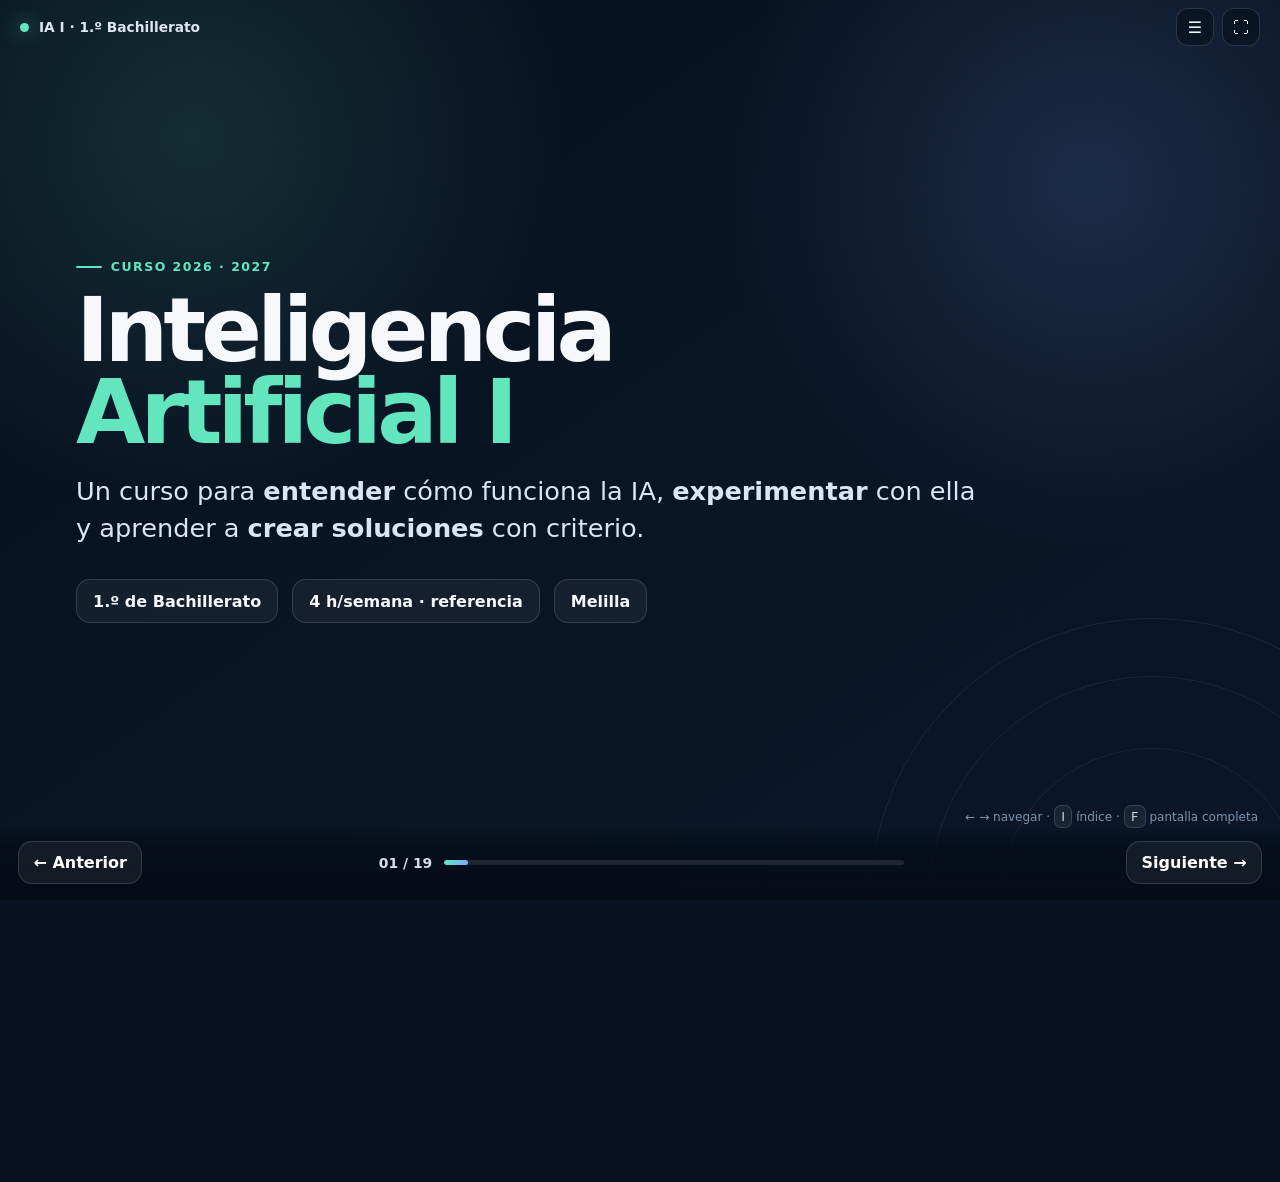
==== index.html @ d2819545 "bienvenida" ====
<!DOCTYPE html>

<html lang="es">
<head>
<meta charset="utf-8"/>
<meta content="width=device-width, initial-scale=1, viewport-fit=cover" name="viewport"/>
<meta content="#07111f" name="theme-color"/>
<title>Inteligencia Artificial I · Presentación del curso 2026–2027</title>
<style>
    :root{
      --bg:#07111f;
      --bg-2:#0b1729;
      --panel:rgba(255,255,255,.075);
      --panel-strong:rgba(255,255,255,.12);
      --line:rgba(255,255,255,.14);
      --text:#f6f8fc;
      --muted:#aebcd1;
      --accent:#63e6be;
      --accent-2:#7aa8ff;
      --warm:#ffcf70;
      --danger:#ff8d92;
      --shadow:0 24px 70px rgba(0,0,0,.32);
      --radius:24px;
      --max:1180px;
    }
    *{box-sizing:border-box}
    html,body{height:100%;margin:0;background:var(--bg);color:var(--text);font-family:Inter,ui-sans-serif,system-ui,-apple-system,BlinkMacSystemFont,"Segoe UI",sans-serif;overflow:hidden}
    body{background:
      radial-gradient(circle at 15% 15%, rgba(99,230,190,.13), transparent 28%),
      radial-gradient(circle at 85% 20%, rgba(122,168,255,.16), transparent 28%),
      linear-gradient(145deg,var(--bg),var(--bg-2));}
    button{font:inherit}
    a{color:inherit}
    .skip{position:fixed;left:-9999px;top:10px;z-index:50;background:#fff;color:#000;padding:.7rem 1rem;border-radius:10px}
    .skip:focus{left:10px}
    .deck{height:100%;width:100%;position:relative}
    .slides{height:100%;width:100%;position:relative}
    .slide{position:absolute;inset:0;display:grid;place-items:center;padding:72px 72px 96px;opacity:0;transform:translateX(5%);pointer-events:none;transition:opacity .28s ease, transform .38s cubic-bezier(.2,.75,.2,1)}
    .slide.active{opacity:1;transform:translateX(0);pointer-events:auto;z-index:2}
    .slide.prev{transform:translateX(-5%)}
    .content{width:min(100%,var(--max));max-height:calc(100vh - 150px);overflow:auto;scrollbar-width:thin;scrollbar-color:rgba(255,255,255,.2) transparent;padding:4px}
    .eyebrow{display:inline-flex;align-items:center;gap:.55rem;color:var(--accent);text-transform:uppercase;letter-spacing:.12em;font-weight:800;font-size:.78rem;margin-bottom:1rem}
    .eyebrow::before{content:"";width:26px;height:2px;background:currentColor;border-radius:2px}
    h1,h2,h3,p{margin-top:0}
    h1{font-size:clamp(3rem,7vw,6.7rem);line-height:.91;letter-spacing:-.055em;margin-bottom:1.25rem;max-width:1000px}
    h2{font-size:clamp(2rem,4.6vw,4.4rem);line-height:.98;letter-spacing:-.04em;margin-bottom:1.15rem;max-width:1000px}
    h3{font-size:clamp(1.08rem,1.7vw,1.45rem);margin-bottom:.65rem;letter-spacing:-.015em}
    .lead{font-size:clamp(1.15rem,2vw,1.65rem);line-height:1.45;color:#dbe5f3;max-width:900px}
    .muted{color:var(--muted)}
    .accent{color:var(--accent)}
    .accent2{color:var(--accent-2)}
    .warm{color:var(--warm)}
    .grid{display:grid;gap:18px}
    .g2{grid-template-columns:repeat(2,minmax(0,1fr))}
    .g3{grid-template-columns:repeat(3,minmax(0,1fr))}
    .g5{grid-template-columns:repeat(5,minmax(0,1fr))}
    .card{background:linear-gradient(180deg,rgba(255,255,255,.09),rgba(255,255,255,.055));border:1px solid var(--line);border-radius:var(--radius);padding:22px;box-shadow:0 10px 28px rgba(0,0,0,.12);backdrop-filter:blur(12px)}
    .card p:last-child,.card ul:last-child{margin-bottom:0}
    .card .num{font-size:.78rem;letter-spacing:.12em;text-transform:uppercase;color:var(--muted);font-weight:800;margin-bottom:.65rem}
    .icon{width:46px;height:46px;display:grid;place-items:center;border-radius:14px;background:rgba(99,230,190,.12);border:1px solid rgba(99,230,190,.22);margin-bottom:1rem;font-size:1.35rem}
    .pillrow{display:flex;flex-wrap:wrap;gap:10px;margin-top:1.2rem}
    .pill{border:1px solid var(--line);background:rgba(255,255,255,.06);padding:.52rem .78rem;border-radius:999px;color:#dce6f4;font-size:.92rem}
    .hero-meta{display:flex;flex-wrap:wrap;gap:14px;margin-top:2rem}
    .hero-meta .tag{padding:.72rem 1rem;border:1px solid var(--line);border-radius:14px;background:rgba(255,255,255,.05);font-weight:700}
    .orbit{position:absolute;width:44vw;height:44vw;max-width:620px;max-height:620px;border:1px solid rgba(255,255,255,.08);border-radius:50%;right:-12vw;bottom:-22vw;pointer-events:none}
    .orbit::before,.orbit::after{content:"";position:absolute;border:1px solid rgba(255,255,255,.07);border-radius:50%;inset:10%}.orbit::after{inset:23%}
    .statement{font-size:clamp(2.2rem,5.2vw,5rem);line-height:1.02;letter-spacing:-.045em;max-width:1050px;margin:0}
    .statement span{color:var(--accent)}
    .flow{display:grid;grid-template-columns:repeat(5,1fr);gap:10px;align-items:stretch;margin-top:2rem}
    .flow .step{position:relative;padding:20px 16px;border-radius:18px;border:1px solid var(--line);background:rgba(255,255,255,.06);min-height:116px}
    .flow .step:not(:last-child)::after{content:"→";position:absolute;right:-12px;top:42%;z-index:2;color:var(--accent);font-weight:900;background:var(--bg-2);border-radius:20px;padding:0 3px}
    .step b{display:block;margin-bottom:.45rem;color:#fff}
    .mini{font-size:.9rem;color:var(--muted);line-height:1.4}
    .timeline{display:grid;gap:14px;margin-top:1.2rem}
    .term{display:grid;grid-template-columns:170px 1fr;gap:22px;align-items:start;padding:18px 20px;border-radius:20px;border:1px solid var(--line);background:rgba(255,255,255,.055)}
    .term .date{font-weight:900;color:var(--accent);font-size:1.05rem}
    .units{display:flex;gap:8px;flex-wrap:wrap;margin-top:.7rem}
    .unit{font-size:.88rem;padding:.45rem .65rem;border-radius:999px;background:rgba(122,168,255,.1);border:1px solid rgba(122,168,255,.25);color:#dfe9ff}
    .quote{border-left:3px solid var(--accent);padding:1rem 1.2rem;background:rgba(99,230,190,.06);border-radius:0 18px 18px 0;font-size:clamp(1.05rem,1.6vw,1.3rem);line-height:1.5;color:#e6edf8}
    ul.clean{list-style:none;padding:0;margin:0;display:grid;gap:10px}
    ul.clean li{display:flex;gap:10px;align-items:flex-start;color:#dbe4f1;line-height:1.45}
    ul.clean li::before{content:"✓";color:var(--accent);font-weight:900;flex:0 0 auto}
    .question{font-size:clamp(1.5rem,3.4vw,3rem);line-height:1.12;letter-spacing:-.025em;margin:0 0 1rem}
    .big-number{font-size:clamp(3rem,7vw,6rem);font-weight:900;line-height:.9;color:var(--accent);letter-spacing:-.06em}
    .footer-note{margin-top:1rem;font-size:.86rem;color:#8fa2bb}
    .topbar{position:fixed;z-index:10;top:0;left:0;right:0;height:54px;display:flex;align-items:center;justify-content:space-between;padding:0 20px;pointer-events:none}
    .brand{display:flex;align-items:center;gap:10px;font-weight:800;font-size:.86rem;color:#dce5f2;pointer-events:auto}
    .brand-dot{width:9px;height:9px;border-radius:50%;background:var(--accent);box-shadow:0 0 20px rgba(99,230,190,.8)}
    .top-actions{display:flex;gap:8px;pointer-events:auto}
    .icon-btn{width:38px;height:38px;border-radius:12px;border:1px solid var(--line);background:rgba(6,14,26,.58);color:#f7f9fc;cursor:pointer;display:grid;place-items:center;backdrop-filter:blur(10px)}
    .icon-btn:hover,.icon-btn:focus-visible{border-color:rgba(99,230,190,.5);outline:none;background:rgba(99,230,190,.09)}
    .nav{position:fixed;z-index:10;left:0;right:0;bottom:0;padding:14px 18px 16px;display:grid;grid-template-columns:1fr auto 1fr;align-items:center;gap:16px;background:linear-gradient(180deg,transparent,rgba(5,12,22,.8) 28%,rgba(5,12,22,.94));}
    .nav-group{display:flex;align-items:center;gap:9px}
    .nav-group.right{justify-content:flex-end}
    .nav-btn{border:1px solid var(--line);background:rgba(255,255,255,.06);color:#fff;border-radius:14px;padding:.68rem .9rem;cursor:pointer;font-weight:800;min-width:44px}
    .nav-btn:hover,.nav-btn:focus-visible{outline:none;border-color:rgba(99,230,190,.55);background:rgba(99,230,190,.09)}
    .counter{font-variant-numeric:tabular-nums;color:#d4dfed;font-size:.87rem;font-weight:800;min-width:58px;text-align:center}
    .progress-wrap{width:min(40vw,460px);height:5px;background:rgba(255,255,255,.1);border-radius:999px;overflow:hidden}
    .progress{height:100%;width:0;background:linear-gradient(90deg,var(--accent),var(--accent-2));border-radius:inherit;transition:width .3s ease}
    .dots{display:none}
    .index{position:fixed;inset:0;z-index:30;background:rgba(4,10,18,.88);backdrop-filter:blur(18px);padding:70px 24px 90px;opacity:0;pointer-events:none;transition:opacity .2s ease;overflow:auto}
    .index.open{opacity:1;pointer-events:auto}
    .index-inner{width:min(100%,1000px);margin:auto}
    .index h2{font-size:clamp(2rem,4vw,3.4rem)}
    .index-grid{display:grid;grid-template-columns:repeat(2,minmax(0,1fr));gap:10px}
    .index-item{text-align:left;padding:15px 16px;border-radius:16px;border:1px solid var(--line);background:rgba(255,255,255,.055);color:#fff;cursor:pointer}
    .index-item:hover,.index-item:focus-visible{outline:none;border-color:rgba(99,230,190,.5);background:rgba(99,230,190,.08)}
    .index-item small{display:block;color:var(--muted);margin-bottom:.35rem}
    .index-item b{font-size:1rem}
    .kbd{font-size:.8rem;border:1px solid var(--line);background:rgba(255,255,255,.06);padding:.2rem .4rem;border-radius:7px;color:#cbd8e8}
    .center{text-align:center}.center .lead{margin-left:auto;margin-right:auto}
    .hint{position:fixed;right:22px;bottom:76px;z-index:8;font-size:.75rem;color:#7f93ad}
    @media (max-width:900px){
      .slide{padding:66px 24px 92px}.g3,.g5{grid-template-columns:1fr 1fr}.flow{grid-template-columns:1fr 1fr}.flow .step::after{display:none}.term{grid-template-columns:1fr;gap:8px}.progress-wrap{width:32vw}.hint{display:none}
    }
    @media (max-width:620px){
      .slide{padding:62px 16px 88px}.g2,.g3,.g5,.index-grid{grid-template-columns:1fr}.card{padding:18px}.flow{grid-template-columns:1fr}.progress-wrap{width:28vw}.nav-btn .label{display:none}.brand span:last-child{display:none}.content{max-height:calc(100vh - 138px)}
    }
    @media (prefers-reduced-motion:reduce){.slide,.progress,.index{transition:none}}
    @media print{
      html,body{overflow:visible;background:#fff;color:#111}.topbar,.nav,.hint,.index{display:none!important}.slides{height:auto}.slide{position:relative;opacity:1!important;transform:none!important;pointer-events:auto;page-break-after:always;min-height:100vh;background:#07111f;color:#fff}.content{max-height:none;overflow:visible}
    }
  </style>
</head>
<body>
<a class="skip" href="#slide-1">Ir al contenido</a>
<div class="deck" id="deck">
<header class="topbar">
<div class="brand"><span class="brand-dot"></span><span>IA I · 1.º Bachillerato</span></div>
<div class="top-actions">
<button aria-label="Abrir índice" class="icon-btn" id="indexBtn" title="Índice (I)">☰</button>
<button aria-label="Pantalla completa" class="icon-btn" id="fullBtn" title="Pantalla completa (F)">⛶</button>
</div>
</header>
<main aria-live="polite" class="slides">
<section aria-label="Diapositiva 1 de 19" class="slide active" data-title="Bienvenida" id="slide-1">
<div class="content">
<div class="eyebrow">Curso 2026 · 2027</div>
<h1>Inteligencia<br/><span class="accent">Artificial I</span></h1>
<p class="lead">Un curso para <strong>entender</strong> cómo funciona la IA, <strong>experimentar</strong> con ella y aprender a <strong>crear soluciones</strong> con criterio.</p>
<div class="hero-meta">
<div class="tag">1.º de Bachillerato</div><div class="tag">4 h/semana · referencia</div><div class="tag">Melilla</div>
</div>
</div><div aria-hidden="true" class="orbit"></div>
</section>
<section aria-label="Diapositiva 2 de 19" class="slide" data-title="La idea del curso" id="slide-2">
<div class="content center">
<div class="eyebrow">La idea clave</div>
<p class="statement">No vamos a estudiar IA para <span>memorizar conceptos</span>.<br/>Vamos a aprenderlos para <span>hacer cosas con ellos</span>.</p>
<div class="pillrow" style="justify-content:center">
<span class="pill">preguntar</span><span class="pill">investigar</span><span class="pill">experimentar</span><span class="pill">programar</span><span class="pill">analizar</span><span class="pill">crear</span><span class="pill">argumentar</span>
</div>
</div>
</section>
<section aria-label="Diapositiva 3 de 19" class="slide" data-title="Qué aprenderemos" id="slide-3">
<div class="content">
<div class="eyebrow">Nuestro mapa</div>
<h2>¿Qué vamos a aprender?</h2>
<p class="lead">La materia se organiza oficialmente en <strong>cinco bloques</strong> que se conectan para comprender, analizar y crear sistemas inteligentes.</p>
<div class="grid g5">
<article class="card"><div class="icon">◉</div><div class="num">Bloque A</div><h3>Fundamentos de IA</h3><p class="mini">Qué es, cómo funciona, por qué ha crecido y cómo aprende.</p></article>
<article class="card"><div class="icon">◇</div><div class="num">Bloque B</div><h3>Tratamiento de información</h3><p class="mini">Cómo representamos texto, sonido, imagen y otros datos.</p></article>
<article class="card"><div class="icon">⌘</div><div class="num">Bloque C</div><h3>Programación</h3><p class="mini">Leer, modificar y construir programas relacionados con IA.</p></article>
<article class="card"><div class="icon">∿</div><div class="num">Bloque D</div><h3>Métodos numéricos</h3><p class="mini">Clasificar, predecir, medir errores y mejorar modelos.</p></article>
<article class="card"><div class="icon">⚖</div><div class="num">Bloque E</div><h3>Ética e IA</h3><p class="mini">Impacto, datos, derechos, bienestar y uso responsable.</p></article>
</div>
</div>
</section>
<section aria-label="Diapositiva 4 de 19" class="slide" data-title="Bloque A · Fundamentos" id="slide-4">
<div class="content">
<div class="eyebrow">Bloque A</div><h2>Fundamentos de Inteligencia Artificial</h2>
<div class="grid g2">
<div class="card"><h3>Preguntas que resolveremos</h3><ul class="clean"><li>¿Qué hace que un sistema sea “inteligente”?</li><li>¿En qué se diferencia una IA específica de una de propósito general?</li><li>¿Por qué los datos son imprescindibles?</li><li>¿Qué partes tiene un sistema inteligente?</li></ul></div>
<div class="card"><h3>Cómo aprende una máquina</h3><p class="muted">Trabajaremos las tres estrategias básicas de aprendizaje automático:</p><div class="pillrow"><span class="pill">supervisado</span><span class="pill">no supervisado</span><span class="pill">por refuerzo</span></div><p class="footer-note">Con ejemplos, interacción con sistemas y pequeñas experiencias de clasificación.</p></div>
</div>
</div>
</section>
<section aria-label="Diapositiva 5 de 19" class="slide" data-title="Bloque B · Información" id="slide-5">
<div class="content">
<div class="eyebrow">Bloque B</div><h2>La IA no ve el mundo como nosotros</h2>
<p class="lead">Antes de aprender, un sistema necesita que la realidad pueda convertirse en <strong>datos representables y procesables</strong>.</p>
<div class="grid g3">
<div class="card"><div class="icon">Aa</div><h3>Texto y sonido</h3><p class="mini">Captación, representación y tratamiento de información textual y sonora.</p></div>
<div class="card"><div class="icon">▧</div><h3>Imagen y visión</h3><p class="mini">Cómo una imagen puede convertirse en información que un algoritmo pueda utilizar.</p></div>
<div class="card"><div class="icon">↗</div><h3>Entradas y salidas</h3><p class="mini">Qué información entra en un agente inteligente y qué formato debe tener su respuesta.</p></div>
</div>
<div class="quote" style="margin-top:18px">Una pregunta recurrente del curso será: <strong>¿qué datos necesita el sistema y qué queremos que produzca?</strong></div>
</div>
</section>
<section aria-label="Diapositiva 6 de 19" class="slide" data-title="Bloque C · Programación" id="slide-6">
<div class="content">
<div class="eyebrow">Bloque C</div><h2>Programar será una herramienta,<br/>no un fin aislado</h2>
<div class="grid g2">
<div class="card"><h3>Lo que iremos incorporando</h3><ul class="clean"><li>Entornos de desarrollo orientados a proyectos de IA.</li><li>Variables y organización básica de un programa.</li><li>Condicionales, bucles, ruptura, salida y excepciones.</li><li>Librerías para tratar, representar y modelar datos.</li></ul></div>
<div class="card"><h3>¿Para qué?</h3><p class="question">Para <span class="accent">entender</span>, <span class="accent2">modificar</span> y finalmente <span class="warm">crear</span> programas sencillos relacionados con IA.</p><p class="muted">La programación aparecerá cuando la necesitemos para resolver problemas, experimentar con modelos o trabajar con datos.</p></div>
</div>
</div>
</section>
<section aria-label="Diapositiva 7 de 19" class="slide" data-title="Bloque D · Modelos" id="slide-7">
<div class="content">
<div class="eyebrow">Bloque D</div><h2>¿Cómo sabemos si un modelo funciona?</h2>
<div class="grid g3">
<article class="card"><div class="num">01 · Resolver</div><h3>Clasificación y regresión</h3><p class="mini">Decidir categorías o estimar valores según el problema.</p></article>
<article class="card"><div class="num">02 · Evaluar</div><h3>Matriz de confusión · ROC · AUC</h3><p class="mini">Aprender a medir aciertos, errores y rendimiento.</p></article>
<article class="card"><div class="num">03 · Mejorar</div><h3>Sesgo · varianza · ajuste</h3><p class="mini">Detectar ajuste deficiente, sobreajuste y efecto de hiperparámetros.</p></article>
</div>
<div class="pillrow"><span class="pill">árboles de decisión</span><span class="pill">búsqueda de patrones</span><span class="pill">regresión lineal</span><span class="pill">experimentación</span></div>
</div>
</section>
<section aria-label="Diapositiva 8 de 19" class="slide" data-title="Bloque E · Ética" id="slide-8">
<div class="content">
<div class="eyebrow">Bloque E · transversal</div><h2>Que algo pueda hacerse<br/>no significa que deba hacerse</h2>
<div class="grid g2">
<div class="card"><h3>Datos y decisiones</h3><p class="muted">Analizaremos la ética en la captación y uso de datos, y qué consecuencias puede tener una decisión automatizada sobre personas reales.</p></div>
<div class="card"><h3>Impacto social</h3><p class="muted">Noticias, empleo, bienestar, derechos, libertades y normas que intentan regular el desarrollo y el uso de sistemas inteligentes.</p></div>
</div>
<div class="quote" style="margin-top:18px"><strong>No será “el tema del final”.</strong> La mirada crítica aparecerá durante todo el curso, cada vez que trabajemos con datos, modelos o aplicaciones.</div>
</div>
</section>
<section aria-label="Diapositiva 9 de 19" class="slide" data-title="Cómo avanza el curso" id="slide-9">
<div class="content">
<div class="eyebrow">Progresión</div><h2>De entender a construir</h2>
<div aria-label="Secuencia de aprendizaje" class="flow">
<div class="step"><b>1 · Entender</b><span class="mini">Qué es la IA y qué partes tiene.</span></div>
<div class="step"><b>2 · Representar</b><span class="mini">Convertir información en datos útiles.</span></div>
<div class="step"><b>3 · Experimentar</b><span class="mini">Probar modelos y observar resultados.</span></div>
<div class="step"><b>4 · Programar</b><span class="mini">Modificar y crear soluciones.</span></div>
<div class="step"><b>5 · Evaluar</b><span class="mini">Medir, mejorar y decidir responsablemente.</span></div>
</div>
</div>
</section>
<section aria-label="Diapositiva 10 de 19" class="slide" data-title="1.ª evaluación" id="slide-10">
<div class="content">
<div class="eyebrow">1.ª evaluación · sept–dic</div><h2>¿Qué es realmente la IA<br/>y cómo aprende?</h2>
<div class="grid g2">
<div class="card"><div class="num">Unidades orientativas</div><h3>U1 · IA: más allá del nombre</h3><p class="mini">Significado, ejemplos, impacto, propósito general/específico y sistemas inteligentes.</p><div class="units"><span class="unit">Fundamentos</span><span class="unit">Impacto</span></div></div>
<div class="card"><div class="num">Unidades orientativas</div><h3>U2 · Los datos enseñan</h3><p class="mini">Datos, módulos de información y por qué un modelo depende de lo que recibe.</p><div class="units"><span class="unit">Datos</span><span class="unit">Entradas/salidas</span></div></div>
<div class="card"><div class="num">Unidades orientativas</div><h3>U3 · ¿Cómo aprende una máquina?</h3><p class="mini">Aprendizaje supervisado, no supervisado y por refuerzo; contexto y aplicaciones.</p><div class="units"><span class="unit">ML</span><span class="unit">Clasificación inicial</span></div></div>
<div class="card"><h3>Primeros retos</h3><p class="mini">Actividades de clasificación, análisis de sistemas cotidianos y pequeños experimentos para descubrir qué ocurre cuando cambian los datos.</p></div>
</div>
</div>
</section>
<section aria-label="Diapositiva 11 de 19" class="slide" data-title="2.ª evaluación" id="slide-11">
<div class="content">
<div class="eyebrow">2.ª evaluación · ene–mar</div><h2>¿Cómo construimos sistemas<br/>que trabajan con datos?</h2>
<div class="grid g3">
<div class="card"><div class="num">U4</div><h3>Del mundo al dato</h3><p class="mini">Texto, sonido, imagen, representación, entradas y salidas.</p></div>
<div class="card"><div class="num">U5</div><h3>Programar para experimentar</h3><p class="mini">Variables, flujo de ejecución, librerías y lectura/modificación de código.</p></div>
<div class="card"><div class="num">U6</div><h3>Clasificar o predecir</h3><p class="mini">Formatos, objetivos y modelos para problemas de clasificación y regresión.</p></div>
</div>
<p class="footer-note">El calendario de Melilla recomienda este tramo para prácticas técnicas, programación y aprendizaje automático.</p>
</div>
</section>
<section aria-label="Diapositiva 12 de 19" class="slide" data-title="3.ª evaluación" id="slide-12">
<div class="content">
<div class="eyebrow">3.ª evaluación · abr–jun</div><h2>¿Cómo mejoramos una IA<br/>y cuándo podemos confiar en ella?</h2>
<div class="grid g3">
<div class="card"><div class="num">U7</div><h3>Medir para decidir</h3><p class="mini">Matriz de confusión, curva ROC y AUC.</p></div>
<div class="card"><div class="num">U8</div><h3>Modelos que se equivocan</h3><p class="mini">Árboles, patrones, regresión lineal, sesgo-varianza, ajuste e hiperparámetros.</p></div>
<div class="card"><div class="num">U9</div><h3>IA con propósito</h3><p class="mini">Aplicación integrada en retos/proyectos y análisis ético del resultado.</p></div>
</div>
<div class="quote" style="margin-top:18px">Objetivo del tramo final: <strong>integrar lo aprendido para analizar o crear una solución y justificar sus decisiones.</strong></div>
</div>
</section>
<section aria-label="Diapositiva 13 de 19" class="slide" data-title="Calendario" id="slide-13">
<div class="content">
<div class="eyebrow">Temporalización realista</div><h2>El calendario también manda</h2>
<div class="timeline">
<div class="term"><div><div class="date">09 SEP → 22 DIC</div><div class="mini">Tramo 1</div></div><div><strong>Fundamentos + primeras situaciones de aprendizaje</strong><div class="units"><span class="unit">Evaluación inicial</span><span class="unit">U1–U3 aprox.</span><span class="unit">Cierre antes de Navidad</span></div></div></div>
<div class="term"><div><div class="date">11 ENE → 19 MAR</div><div class="mini">Tramo 2</div></div><div><strong>Programación + datos + aprendizaje automático</strong><div class="units"><span class="unit">U4–U6 aprox.</span><span class="unit">Prácticas técnicas</span><span class="unit">Continuidad</span></div></div></div>
<div class="term"><div><div class="date">05 ABR → 23 JUN</div><div class="mini">Tramo 3</div></div><div><strong>Evaluación de modelos + integración + proyecto</strong><div class="units"><span class="unit">U7–U9 aprox.</span><span class="unit">Proyecto final</span><span class="unit">Refuerzo y cierre</span></div></div></div>
</div>
<p class="footer-note">Curso oficial: 175 días lectivos en Bachillerato. La carga semanal de referencia de la materia es de 4 horas; las sesiones exactas dependen del horario concreto y de las incidencias reales.</p>
</div>
</section>
<section aria-label="Diapositiva 14 de 19" class="slide" data-title="Cómo trabajaremos" id="slide-14">
<div class="content">
<div class="eyebrow">Metodología</div><h2>¿Qué se espera de vosotros?</h2>
<div class="grid g3">
<div class="card"><div class="icon">?</div><h3>Preguntar y justificar</h3><p class="mini">No aceptar una respuesta solo porque la dé una máquina. Buscar evidencias y explicar decisiones.</p></div>
<div class="card"><div class="icon">⚙</div><h3>Experimentar</h3><p class="mini">Cambiar datos, parámetros o código y observar qué ocurre.</p></div>
<div class="card"><div class="icon">↔</div><h3>Colaborar</h3><p class="mini">Compartir ideas, contrastar resultados y construir soluciones en equipo cuando el reto lo requiera.</p></div>
<div class="card"><div class="icon">⌨</div><h3>Construir</h3><p class="mini">Pasar de usar herramientas a entenderlas, modificarlas y crear.</p></div>
<div class="card"><div class="icon">◌</div><h3>Reflexionar</h3><p class="mini">Analizar impacto, límites, errores, riesgos y decisiones éticas.</p></div>
<div class="card"><div class="icon">↗</div><h3>Mejorar</h3><p class="mini">Revisar el trabajo tras obtener resultados: un primer modelo rara vez es el definitivo.</p></div>
</div>
</div>
</section>


<section aria-label="Diapositiva 15 de 19" class="slide" data-title="Normas · Aula de informática" id="slide-15">
<div class="content">
<div class="eyebrow">Aula de informática</div>
<h2>Tres reglas maestras</h2>
<p class="lead">Trabajamos con equipos compartidos, cuentas, datos y acceso a Internet. Para que el aula funcione, hay tres principios que están por encima de todo.</p>
<div class="grid g3">
<article class="card"><div class="icon">♙</div><div class="num">01</div><h3>Respeta a las personas</h3><p class="mini">Trabaja sin interferir en el aprendizaje de los demás. Colabora, escucha y utiliza la tecnología de forma responsable.</p></article>
<article class="card"><div class="icon">⌨</div><div class="num">02</div><h3>Cuida los equipos</h3><p class="mini">El ordenador y sus periféricos son material de uso común. Se utilizan con cuidado y únicamente para el trabajo de clase.</p></article>
<article class="card"><div class="icon">◎</div><div class="num">03</div><h3>Protege datos y cuentas</h3><p class="mini">No accedas a cuentas, archivos o información de otras personas. Tus credenciales son personales.</p></article>
</div>
<div class="quote" style="margin-top:18px"><strong>Regla sencilla:</strong> si una acción perjudica el equipo, la privacidad, la convivencia o el aprendizaje, no tiene cabida en el aula.</div>
</div>
</section><section aria-label="Diapositiva 16 de 19" class="slide" data-title="Normas · Equipo y puesto" id="slide-16">
<div class="content">
<div class="eyebrow">Funcionamiento · 01</div>
<h2>Tu puesto y el equipo</h2>
<div class="grid g2">
<div class="card"><h3>Al comenzar</h3><ul class="clean"><li>Ocupa el puesto indicado y revisa visualmente el equipo.</li><li>Si detectas cualquier daño, desconexión o problema, avisa <strong>antes de utilizarlo</strong>.</li><li>Entra únicamente con tu cuenta y mantén tus contraseñas en privado.</li><li>Abre solo las aplicaciones y recursos necesarios para la actividad.</li></ul></div>
<div class="card"><h3>Durante y al finalizar</h3><ul class="clean"><li>No instales programas, extensiones ni cambies configuraciones sin autorización.</li><li>No comas ni tengas bebidas junto a los equipos.</li><li>Guarda el trabajo en la ubicación indicada y no manipules archivos ajenos.</li><li>Cierra sesión, recoge el puesto y apaga o deja el equipo como se indique.</li></ul></div>
</div>
<p class="footer-note">Si algo deja de funcionar: detente, avisa y explica qué ha ocurrido. No intentes ocultarlo ni “arreglarlo” modificando el sistema.</p>
</div>
</section><section aria-label="Diapositiva 17 de 19" class="slide" data-title="Normas · Internet e IA" id="slide-17">
<div class="content">
<div class="eyebrow">Funcionamiento · 02</div>
<h2>Internet e IA: herramientas de trabajo</h2>
<div class="grid g2">
<div class="card"><div class="icon">↗</div><h3>Uso de Internet</h3><ul class="clean"><li>Navega por recursos relacionados con la tarea que estemos realizando.</li><li>Redes sociales, juegos, streaming y contenidos ajenos a la actividad quedan fuera del tiempo de trabajo.</li><li>No descargues archivos ni ejecutes software sin saber qué es y sin autorización cuando sea necesaria.</li><li>No publiques datos personales, imágenes o trabajos de compañeros.</li></ul></div>
<div class="card"><div class="icon">◉</div><h3>Uso de Inteligencia Artificial</h3><ul class="clean"><li>La IA puede utilizarse cuando forme parte de la actividad o se autorice su uso.</li><li>Debes poder explicar qué has hecho tú y qué ayuda has recibido de una IA.</li><li>Una respuesta generada <strong>no se da por correcta automáticamente</strong>: se contrasta y se verifica.</li><li>No introduzcas información personal, sensible o privada en servicios de IA.</li></ul></div>
</div>
<div class="quote" style="margin-top:18px">Usar IA no sustituye a <strong>pensar, comprender, justificar ni aprender</strong>.</div>
</div>
</section><section aria-label="Diapositiva 18 de 19" class="slide" data-title="Normas · Trabajo y convivencia" id="slide-18">
<div class="content">
<div class="eyebrow">Funcionamiento · 03</div>
<h2>Un aula en la que se pueda trabajar</h2>
<div class="grid g3">
<article class="card"><div class="icon">↔</div><h3>Trabajamos juntos</h3><p class="mini">Habla con un volumen que permita concentrarse. Ayudar no significa hacer el trabajo de otra persona ni copiarle la solución.</p></article>
<article class="card"><div class="icon">◌</div><h3>Dispositivos personales</h3><p class="mini">Móviles y otros dispositivos permanecen guardados salvo que se indique expresamente que forman parte de la actividad.</p></article>
<article class="card"><div class="icon">♪</div><h3>Auriculares</h3><p class="mini">Se utilizan únicamente cuando la actividad lo requiera o exista autorización; nunca deben aislarte de las indicaciones de clase.</p></article>
<article class="card"><div class="icon">?</div><h3>Cuando tienes un problema</h3><p class="mini">Primero revisa la consigna y prueba una solución razonable; después pregunta o pide ayuda aportando qué has intentado.</p></article>
<article class="card"><div class="icon">✓</div><h3>Responsabilidad</h3><p class="mini">Cada persona responde del uso que hace de su sesión, sus archivos y los recursos digitales que utiliza.</p></article>
<article class="card"><div class="icon">!</div><h3>Si una norma se incumple</h3><p class="mini">El uso inadecuado se detiene de inmediato y se actuará conforme a las normas de aula y del centro, especialmente si afecta a equipos, datos o convivencia.</p></article>
</div>
</div>
</section><section aria-label="Diapositiva 19 de 19" class="slide" data-title="Punto de partida" id="slide-19">
<div class="content center">
<div class="eyebrow">Empezamos</div><h2>Al terminar el curso…</h2>
<p class="statement" style="font-size:clamp(2rem,4.3vw,4.15rem)">¿Qué te gustaría ser capaz de <span>entender</span>, <span>crear</span> o <span>cuestionar</span> sobre Inteligencia Artificial?</p>
<p class="lead" style="margin-top:1.5rem">Esa respuesta será nuestro punto de partida.</p>

</div>
</section></main>
<aside aria-hidden="true" aria-label="Índice de diapositivas" class="index" id="index">
<div class="index-inner"><div class="eyebrow">Índice</div><h2>Ir a una diapositiva</h2><div class="index-grid" id="indexGrid"></div></div>
</aside>
<div aria-hidden="true" class="hint">← → navegar · <span class="kbd">I</span> índice · <span class="kbd">F</span> pantalla completa</div>
<footer aria-label="Controles de presentación" class="nav">
<div class="nav-group"><button aria-label="Diapositiva anterior" class="nav-btn" id="prevBtn">← <span class="label">Anterior</span></button></div>
<div class="nav-group"><span class="counter" id="counter">01 / 19</span><div aria-hidden="true" class="progress-wrap"><div class="progress" id="progress"></div></div></div>
<div class="nav-group right"><button aria-label="Diapositiva siguiente" class="nav-btn" id="nextBtn"><span class="label">Siguiente</span> →</button></div>
</footer>
</div>
<script>
    (() => {
      const slides=[...document.querySelectorAll('.slide')];
      const total=slides.length;
      let current=Math.max(0,Math.min(total-1,(parseInt(location.hash.replace('#s',''),10)||1)-1));
      const prevBtn=document.getElementById('prevBtn'), nextBtn=document.getElementById('nextBtn');
      const counter=document.getElementById('counter'), progress=document.getElementById('progress');
      const index=document.getElementById('index'), indexBtn=document.getElementById('indexBtn'), indexGrid=document.getElementById('indexGrid');
      const fullBtn=document.getElementById('fullBtn');
      const pad=n=>String(n).padStart(2,'0');

      slides.forEach((s,i)=>{
        const b=document.createElement('button');
        b.className='index-item'; b.innerHTML=`<small>${pad(i+1)}</small><b>${s.dataset.title||'Diapositiva'}</b>`;
        b.addEventListener('click',()=>{go(i);toggleIndex(false)}); indexGrid.appendChild(b);
      });

      function render(){
        slides.forEach((s,i)=>{s.classList.toggle('active',i===current);s.classList.toggle('prev',i<current);s.setAttribute('aria-hidden',i===current?'false':'true')});
        counter.textContent=`${pad(current+1)} / ${pad(total)}`;
        progress.style.width=`${((current+1)/total)*100}%`;
        prevBtn.disabled=current===0; nextBtn.disabled=current===total-1;
        location.hash=`s${current+1}`;
        document.title=`${slides[current].dataset.title} · IA I 2026–2027`;
      }
      function go(n){current=Math.max(0,Math.min(total-1,n));render()}
      function next(){go(current+1)} function prev(){go(current-1)}
      function toggleIndex(force){const open=typeof force==='boolean'?force:!index.classList.contains('open');index.classList.toggle('open',open);index.setAttribute('aria-hidden',String(!open)); if(open) index.querySelector('button')?.focus(); else indexBtn.focus()}
      prevBtn.addEventListener('click',prev);nextBtn.addEventListener('click',next);indexBtn.addEventListener('click',()=>toggleIndex());
      fullBtn.addEventListener('click',async()=>{try{if(!document.fullscreenElement)await document.documentElement.requestFullscreen();else await document.exitFullscreen()}catch(e){}});
      document.addEventListener('keydown',e=>{
        if(index.classList.contains('open')&&e.key==='Escape'){toggleIndex(false);return}
        if(['ArrowRight','PageDown',' '].includes(e.key)){e.preventDefault();next()}
        if(['ArrowLeft','PageUp'].includes(e.key)){e.preventDefault();prev()}
        if(e.key==='Home')go(0); if(e.key==='End')go(total-1);
        if(e.key.toLowerCase()==='i')toggleIndex();
        if(e.key.toLowerCase()==='f')fullBtn.click();
      });
      let x0=null,y0=null;
      document.addEventListener('touchstart',e=>{x0=e.touches[0].clientX;y0=e.touches[0].clientY},{passive:true});
      document.addEventListener('touchend',e=>{if(x0===null)return;const dx=e.changedTouches[0].clientX-x0,dy=e.changedTouches[0].clientY-y0;if(Math.abs(dx)>55&&Math.abs(dx)>Math.abs(dy)*1.3){dx<0?next():prev()}x0=y0=null},{passive:true});
      window.addEventListener('hashchange',()=>{const n=parseInt(location.hash.replace('#s',''),10);if(n&&n!==current+1){current=Math.max(0,Math.min(total-1,n-1));render()}});
      render();
    })();
  </script>
</body>
</html>
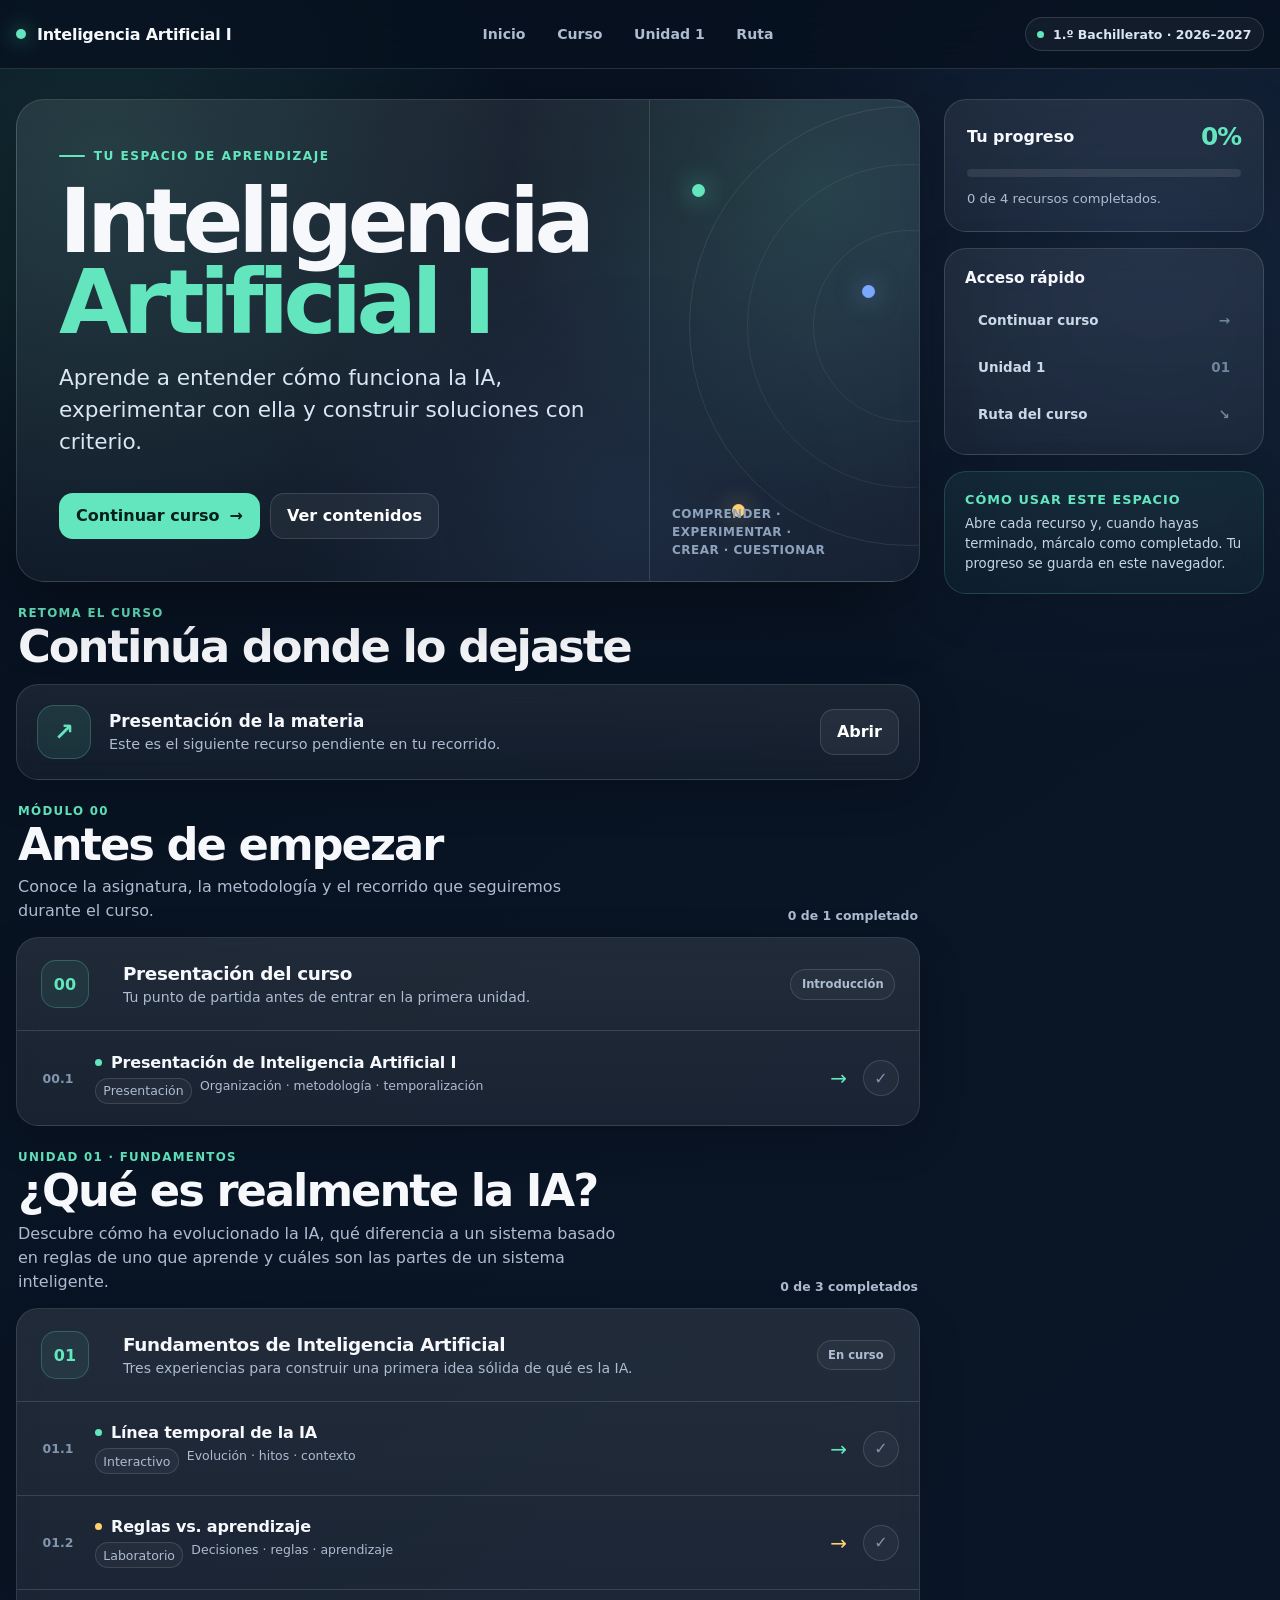
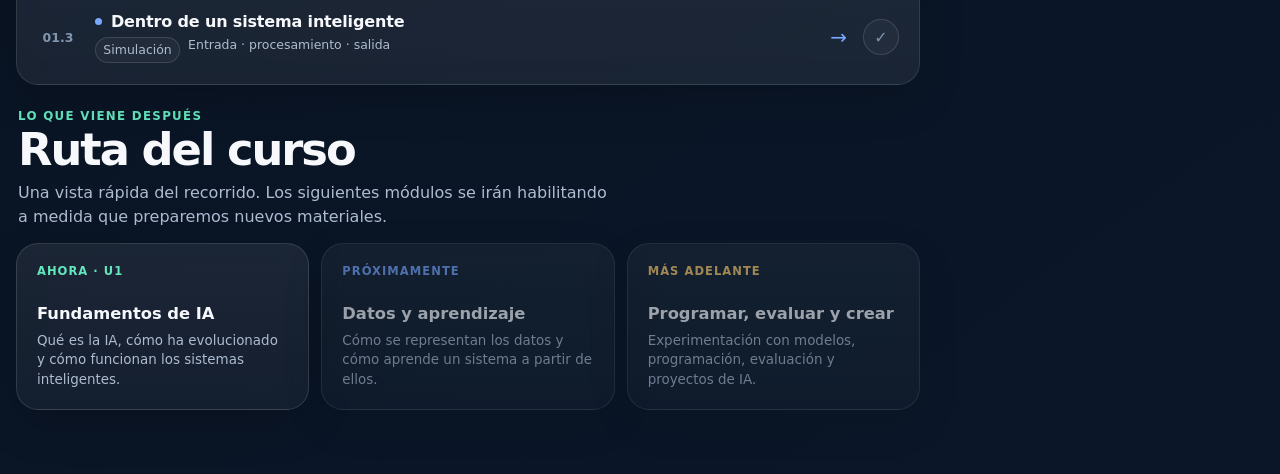
==== commit e8561688: "Web IA 26" ====
--- a/index.html
+++ b/index.html
@@ -1,398 +1,1154 @@
 <!DOCTYPE html>
-
 <html lang="es">
 <head>
-<meta charset="utf-8"/>
-<meta content="width=device-width, initial-scale=1, viewport-fit=cover" name="viewport"/>
-<meta content="#07111f" name="theme-color"/>
-<title>Inteligencia Artificial I · Presentación del curso 2026–2027</title>
-<style>
+  <meta charset="UTF-8">
+  <meta name="viewport" content="width=device-width, initial-scale=1, viewport-fit=cover">
+  <meta name="theme-color" content="#07111f">
+  <meta name="description" content="Curso online de Inteligencia Artificial I · 1.º de Bachillerato">
+  <title>Inteligencia Artificial I · Curso</title>
+
+  <style>
     :root{
       --bg:#07111f;
       --bg-2:#0b1729;
-      --panel:rgba(255,255,255,.075);
-      --panel-strong:rgba(255,255,255,.12);
-      --line:rgba(255,255,255,.14);
+      --panel:rgba(255,255,255,.07);
+      --panel-strong:rgba(255,255,255,.11);
+      --line:rgba(255,255,255,.13);
       --text:#f6f8fc;
       --muted:#aebcd1;
       --accent:#63e6be;
       --accent-2:#7aa8ff;
       --warm:#ffcf70;
       --danger:#ff8d92;
-      --shadow:0 24px 70px rgba(0,0,0,.32);
-      --radius:24px;
-      --max:1180px;
-    }
+      --shadow:0 24px 70px rgba(0,0,0,.30);
+      --radius:22px;
+      --max:1380px;
+    }
+
     *{box-sizing:border-box}
-    html,body{height:100%;margin:0;background:var(--bg);color:var(--text);font-family:Inter,ui-sans-serif,system-ui,-apple-system,BlinkMacSystemFont,"Segoe UI",sans-serif;overflow:hidden}
-    body{background:
-      radial-gradient(circle at 15% 15%, rgba(99,230,190,.13), transparent 28%),
-      radial-gradient(circle at 85% 20%, rgba(122,168,255,.16), transparent 28%),
-      linear-gradient(145deg,var(--bg),var(--bg-2));}
-    button{font:inherit}
+    html{scroll-behavior:smooth}
+    body{
+      margin:0;
+      min-height:100vh;
+      color:var(--text);
+      font-family:Inter,ui-sans-serif,system-ui,-apple-system,BlinkMacSystemFont,"Segoe UI",sans-serif;
+      background:
+        radial-gradient(circle at 8% 8%,rgba(99,230,190,.13),transparent 26rem),
+        radial-gradient(circle at 90% 12%,rgba(122,168,255,.13),transparent 30rem),
+        linear-gradient(145deg,var(--bg),var(--bg-2));
+    }
+
+    body::before{
+      content:"";
+      position:fixed;
+      inset:0;
+      pointer-events:none;
+      opacity:.17;
+      background-image:
+        linear-gradient(rgba(255,255,255,.022) 1px,transparent 1px),
+        linear-gradient(90deg,rgba(255,255,255,.022) 1px,transparent 1px);
+      background-size:54px 54px;
+      mask-image:linear-gradient(to bottom,#000,transparent 88%);
+    }
+
+    button,a{font:inherit}
     a{color:inherit}
-    .skip{position:fixed;left:-9999px;top:10px;z-index:50;background:#fff;color:#000;padding:.7rem 1rem;border-radius:10px}
+    button{color:inherit}
+
+    .skip{
+      position:fixed;
+      left:-9999px;
+      top:10px;
+      z-index:100;
+      padding:.7rem 1rem;
+      border-radius:10px;
+      background:#fff;
+      color:#000;
+    }
     .skip:focus{left:10px}
-    .deck{height:100%;width:100%;position:relative}
-    .slides{height:100%;width:100%;position:relative}
-    .slide{position:absolute;inset:0;display:grid;place-items:center;padding:72px 72px 96px;opacity:0;transform:translateX(5%);pointer-events:none;transition:opacity .28s ease, transform .38s cubic-bezier(.2,.75,.2,1)}
-    .slide.active{opacity:1;transform:translateX(0);pointer-events:auto;z-index:2}
-    .slide.prev{transform:translateX(-5%)}
-    .content{width:min(100%,var(--max));max-height:calc(100vh - 150px);overflow:auto;scrollbar-width:thin;scrollbar-color:rgba(255,255,255,.2) transparent;padding:4px}
-    .eyebrow{display:inline-flex;align-items:center;gap:.55rem;color:var(--accent);text-transform:uppercase;letter-spacing:.12em;font-weight:800;font-size:.78rem;margin-bottom:1rem}
-    .eyebrow::before{content:"";width:26px;height:2px;background:currentColor;border-radius:2px}
+
+    .topbar{
+      position:sticky;
+      top:0;
+      z-index:30;
+      border-bottom:1px solid var(--line);
+      background:rgba(7,17,31,.79);
+      backdrop-filter:blur(18px);
+    }
+
+    .topbar-inner{
+      width:min(calc(100% - 32px),var(--max));
+      height:68px;
+      margin:auto;
+      display:flex;
+      align-items:center;
+      justify-content:space-between;
+      gap:24px;
+    }
+
+    .brand{
+      display:flex;
+      align-items:center;
+      gap:11px;
+      text-decoration:none;
+      font-weight:850;
+      letter-spacing:-.015em;
+    }
+
+    .brand-dot{
+      width:10px;
+      height:10px;
+      flex:0 0 auto;
+      border-radius:50%;
+      background:var(--accent);
+      box-shadow:0 0 20px rgba(99,230,190,.8);
+    }
+
+    .topnav{
+      display:flex;
+      align-items:center;
+      gap:6px;
+    }
+
+    .topnav a{
+      padding:.62rem .8rem;
+      border-radius:11px;
+      color:var(--muted);
+      text-decoration:none;
+      font-size:.88rem;
+      font-weight:750;
+    }
+
+    .topnav a:hover,
+    .topnav a:focus-visible{
+      outline:none;
+      color:#fff;
+      background:rgba(255,255,255,.065);
+    }
+
+    .course-pill{
+      display:flex;
+      align-items:center;
+      gap:9px;
+      padding:.55rem .72rem;
+      border:1px solid var(--line);
+      border-radius:999px;
+      color:#dbe5f3;
+      background:rgba(255,255,255,.045);
+      font-size:.78rem;
+      font-weight:750;
+      white-space:nowrap;
+    }
+
+    .course-pill::before{
+      content:"";
+      width:7px;height:7px;
+      border-radius:50%;
+      background:var(--accent);
+    }
+
+    .page{
+      position:relative;
+      z-index:1;
+      width:min(calc(100% - 32px),var(--max));
+      margin:0 auto;
+      padding:30px 0 64px;
+      display:grid;
+      grid-template-columns:minmax(0,1fr) 320px;
+      gap:24px;
+      align-items:start;
+    }
+
+    .main{min-width:0}
+    .aside{
+      position:sticky;
+      top:92px;
+      display:grid;
+      gap:16px;
+    }
+
+    .panel{
+      border:1px solid var(--line);
+      border-radius:var(--radius);
+      background:linear-gradient(180deg,rgba(255,255,255,.075),rgba(255,255,255,.045));
+      box-shadow:0 14px 46px rgba(0,0,0,.16);
+      backdrop-filter:blur(12px);
+    }
+
+    /* HERO / DASHBOARD */
+    .hero{
+      position:relative;
+      overflow:hidden;
+      min-height:430px;
+      display:grid;
+      grid-template-columns:minmax(0,1fr) 270px;
+      border:1px solid var(--line);
+      border-radius:28px;
+      background:
+        radial-gradient(circle at 88% 20%,rgba(99,230,190,.13),transparent 19rem),
+        radial-gradient(circle at 68% 86%,rgba(122,168,255,.10),transparent 21rem),
+        linear-gradient(180deg,rgba(255,255,255,.085),rgba(255,255,255,.04));
+      box-shadow:var(--shadow);
+    }
+
+    .hero-copy{
+      position:relative;
+      z-index:2;
+      padding:42px;
+      display:flex;
+      flex-direction:column;
+      justify-content:space-between;
+    }
+
+    .eyebrow{
+      display:inline-flex;
+      align-items:center;
+      gap:.55rem;
+      margin-bottom:1.1rem;
+      color:var(--accent);
+      text-transform:uppercase;
+      letter-spacing:.12em;
+      font-weight:850;
+      font-size:.76rem;
+    }
+    .eyebrow::before{
+      content:"";
+      width:26px;height:2px;
+      border-radius:2px;
+      background:currentColor;
+    }
+
     h1,h2,h3,p{margin-top:0}
-    h1{font-size:clamp(3rem,7vw,6.7rem);line-height:.91;letter-spacing:-.055em;margin-bottom:1.25rem;max-width:1000px}
-    h2{font-size:clamp(2rem,4.6vw,4.4rem);line-height:.98;letter-spacing:-.04em;margin-bottom:1.15rem;max-width:1000px}
-    h3{font-size:clamp(1.08rem,1.7vw,1.45rem);margin-bottom:.65rem;letter-spacing:-.015em}
-    .lead{font-size:clamp(1.15rem,2vw,1.65rem);line-height:1.45;color:#dbe5f3;max-width:900px}
-    .muted{color:var(--muted)}
-    .accent{color:var(--accent)}
-    .accent2{color:var(--accent-2)}
-    .warm{color:var(--warm)}
-    .grid{display:grid;gap:18px}
-    .g2{grid-template-columns:repeat(2,minmax(0,1fr))}
-    .g3{grid-template-columns:repeat(3,minmax(0,1fr))}
-    .g5{grid-template-columns:repeat(5,minmax(0,1fr))}
-    .card{background:linear-gradient(180deg,rgba(255,255,255,.09),rgba(255,255,255,.055));border:1px solid var(--line);border-radius:var(--radius);padding:22px;box-shadow:0 10px 28px rgba(0,0,0,.12);backdrop-filter:blur(12px)}
-    .card p:last-child,.card ul:last-child{margin-bottom:0}
-    .card .num{font-size:.78rem;letter-spacing:.12em;text-transform:uppercase;color:var(--muted);font-weight:800;margin-bottom:.65rem}
-    .icon{width:46px;height:46px;display:grid;place-items:center;border-radius:14px;background:rgba(99,230,190,.12);border:1px solid rgba(99,230,190,.22);margin-bottom:1rem;font-size:1.35rem}
-    .pillrow{display:flex;flex-wrap:wrap;gap:10px;margin-top:1.2rem}
-    .pill{border:1px solid var(--line);background:rgba(255,255,255,.06);padding:.52rem .78rem;border-radius:999px;color:#dce6f4;font-size:.92rem}
-    .hero-meta{display:flex;flex-wrap:wrap;gap:14px;margin-top:2rem}
-    .hero-meta .tag{padding:.72rem 1rem;border:1px solid var(--line);border-radius:14px;background:rgba(255,255,255,.05);font-weight:700}
-    .orbit{position:absolute;width:44vw;height:44vw;max-width:620px;max-height:620px;border:1px solid rgba(255,255,255,.08);border-radius:50%;right:-12vw;bottom:-22vw;pointer-events:none}
-    .orbit::before,.orbit::after{content:"";position:absolute;border:1px solid rgba(255,255,255,.07);border-radius:50%;inset:10%}.orbit::after{inset:23%}
-    .statement{font-size:clamp(2.2rem,5.2vw,5rem);line-height:1.02;letter-spacing:-.045em;max-width:1050px;margin:0}
-    .statement span{color:var(--accent)}
-    .flow{display:grid;grid-template-columns:repeat(5,1fr);gap:10px;align-items:stretch;margin-top:2rem}
-    .flow .step{position:relative;padding:20px 16px;border-radius:18px;border:1px solid var(--line);background:rgba(255,255,255,.06);min-height:116px}
-    .flow .step:not(:last-child)::after{content:"→";position:absolute;right:-12px;top:42%;z-index:2;color:var(--accent);font-weight:900;background:var(--bg-2);border-radius:20px;padding:0 3px}
-    .step b{display:block;margin-bottom:.45rem;color:#fff}
-    .mini{font-size:.9rem;color:var(--muted);line-height:1.4}
-    .timeline{display:grid;gap:14px;margin-top:1.2rem}
-    .term{display:grid;grid-template-columns:170px 1fr;gap:22px;align-items:start;padding:18px 20px;border-radius:20px;border:1px solid var(--line);background:rgba(255,255,255,.055)}
-    .term .date{font-weight:900;color:var(--accent);font-size:1.05rem}
-    .units{display:flex;gap:8px;flex-wrap:wrap;margin-top:.7rem}
-    .unit{font-size:.88rem;padding:.45rem .65rem;border-radius:999px;background:rgba(122,168,255,.1);border:1px solid rgba(122,168,255,.25);color:#dfe9ff}
-    .quote{border-left:3px solid var(--accent);padding:1rem 1.2rem;background:rgba(99,230,190,.06);border-radius:0 18px 18px 0;font-size:clamp(1.05rem,1.6vw,1.3rem);line-height:1.5;color:#e6edf8}
-    ul.clean{list-style:none;padding:0;margin:0;display:grid;gap:10px}
-    ul.clean li{display:flex;gap:10px;align-items:flex-start;color:#dbe4f1;line-height:1.45}
-    ul.clean li::before{content:"✓";color:var(--accent);font-weight:900;flex:0 0 auto}
-    .question{font-size:clamp(1.5rem,3.4vw,3rem);line-height:1.12;letter-spacing:-.025em;margin:0 0 1rem}
-    .big-number{font-size:clamp(3rem,7vw,6rem);font-weight:900;line-height:.9;color:var(--accent);letter-spacing:-.06em}
-    .footer-note{margin-top:1rem;font-size:.86rem;color:#8fa2bb}
-    .topbar{position:fixed;z-index:10;top:0;left:0;right:0;height:54px;display:flex;align-items:center;justify-content:space-between;padding:0 20px;pointer-events:none}
-    .brand{display:flex;align-items:center;gap:10px;font-weight:800;font-size:.86rem;color:#dce5f2;pointer-events:auto}
-    .brand-dot{width:9px;height:9px;border-radius:50%;background:var(--accent);box-shadow:0 0 20px rgba(99,230,190,.8)}
-    .top-actions{display:flex;gap:8px;pointer-events:auto}
-    .icon-btn{width:38px;height:38px;border-radius:12px;border:1px solid var(--line);background:rgba(6,14,26,.58);color:#f7f9fc;cursor:pointer;display:grid;place-items:center;backdrop-filter:blur(10px)}
-    .icon-btn:hover,.icon-btn:focus-visible{border-color:rgba(99,230,190,.5);outline:none;background:rgba(99,230,190,.09)}
-    .nav{position:fixed;z-index:10;left:0;right:0;bottom:0;padding:14px 18px 16px;display:grid;grid-template-columns:1fr auto 1fr;align-items:center;gap:16px;background:linear-gradient(180deg,transparent,rgba(5,12,22,.8) 28%,rgba(5,12,22,.94));}
-    .nav-group{display:flex;align-items:center;gap:9px}
-    .nav-group.right{justify-content:flex-end}
-    .nav-btn{border:1px solid var(--line);background:rgba(255,255,255,.06);color:#fff;border-radius:14px;padding:.68rem .9rem;cursor:pointer;font-weight:800;min-width:44px}
-    .nav-btn:hover,.nav-btn:focus-visible{outline:none;border-color:rgba(99,230,190,.55);background:rgba(99,230,190,.09)}
-    .counter{font-variant-numeric:tabular-nums;color:#d4dfed;font-size:.87rem;font-weight:800;min-width:58px;text-align:center}
-    .progress-wrap{width:min(40vw,460px);height:5px;background:rgba(255,255,255,.1);border-radius:999px;overflow:hidden}
-    .progress{height:100%;width:0;background:linear-gradient(90deg,var(--accent),var(--accent-2));border-radius:inherit;transition:width .3s ease}
-    .dots{display:none}
-    .index{position:fixed;inset:0;z-index:30;background:rgba(4,10,18,.88);backdrop-filter:blur(18px);padding:70px 24px 90px;opacity:0;pointer-events:none;transition:opacity .2s ease;overflow:auto}
-    .index.open{opacity:1;pointer-events:auto}
-    .index-inner{width:min(100%,1000px);margin:auto}
-    .index h2{font-size:clamp(2rem,4vw,3.4rem)}
-    .index-grid{display:grid;grid-template-columns:repeat(2,minmax(0,1fr));gap:10px}
-    .index-item{text-align:left;padding:15px 16px;border-radius:16px;border:1px solid var(--line);background:rgba(255,255,255,.055);color:#fff;cursor:pointer}
-    .index-item:hover,.index-item:focus-visible{outline:none;border-color:rgba(99,230,190,.5);background:rgba(99,230,190,.08)}
-    .index-item small{display:block;color:var(--muted);margin-bottom:.35rem}
-    .index-item b{font-size:1rem}
-    .kbd{font-size:.8rem;border:1px solid var(--line);background:rgba(255,255,255,.06);padding:.2rem .4rem;border-radius:7px;color:#cbd8e8}
-    .center{text-align:center}.center .lead{margin-left:auto;margin-right:auto}
-    .hint{position:fixed;right:22px;bottom:76px;z-index:8;font-size:.75rem;color:#7f93ad}
-    @media (max-width:900px){
-      .slide{padding:66px 24px 92px}.g3,.g5{grid-template-columns:1fr 1fr}.flow{grid-template-columns:1fr 1fr}.flow .step::after{display:none}.term{grid-template-columns:1fr;gap:8px}.progress-wrap{width:32vw}.hint{display:none}
-    }
+    h1{
+      max-width:720px;
+      margin-bottom:18px;
+      font-size:clamp(3rem,7vw,6.1rem);
+      line-height:.91;
+      letter-spacing:-.06em;
+    }
+    h1 span{color:var(--accent)}
+
+    .lead{
+      max-width:700px;
+      margin:0;
+      color:#dbe5f3;
+      font-size:clamp(1.05rem,1.7vw,1.35rem);
+      line-height:1.5;
+    }
+
+    .hero-actions{
+      display:flex;
+      flex-wrap:wrap;
+      gap:10px;
+      margin-top:34px;
+    }
+
+    .btn{
+      display:inline-flex;
+      align-items:center;
+      justify-content:center;
+      gap:10px;
+      min-height:46px;
+      padding:.76rem 1rem;
+      border:1px solid var(--line);
+      border-radius:14px;
+      text-decoration:none;
+      cursor:pointer;
+      font-weight:850;
+      transition:transform .2s ease,border-color .2s ease,background .2s ease;
+    }
+
+    .btn:hover,
+    .btn:focus-visible{
+      outline:none;
+      transform:translateY(-2px);
+    }
+
+    .btn-primary{
+      border-color:rgba(99,230,190,.42);
+      background:var(--accent);
+      color:#052018;
+    }
+    .btn-primary:hover{background:#78efcb}
+
+    .btn-secondary{
+      background:rgba(255,255,255,.055);
+      color:#fff;
+    }
+    .btn-secondary:hover{
+      border-color:rgba(99,230,190,.45);
+      background:rgba(99,230,190,.08);
+    }
+
+    .hero-visual{
+      position:relative;
+      border-left:1px solid var(--line);
+      overflow:hidden;
+    }
+
+    .orbit{
+      position:absolute;
+      width:440px;height:440px;
+      right:-210px;
+      top:6px;
+      border:1px solid rgba(255,255,255,.09);
+      border-radius:50%;
+    }
+    .orbit::before,.orbit::after{
+      content:"";
+      position:absolute;
+      border:1px solid rgba(255,255,255,.07);
+      border-radius:50%;
+      inset:13%;
+    }
+    .orbit::after{inset:28%}
+
+    .node{
+      position:absolute;
+      width:13px;height:13px;
+      border-radius:50%;
+      background:var(--accent);
+      box-shadow:0 0 24px rgba(99,230,190,.8);
+    }
+    .node.n1{left:42px;top:84px}
+    .node.n2{right:44px;top:185px;background:var(--accent-2);box-shadow:0 0 24px rgba(122,168,255,.7)}
+    .node.n3{left:82px;bottom:64px;background:var(--warm);box-shadow:0 0 24px rgba(255,207,112,.6)}
+
+    .hero-label{
+      position:absolute;
+      left:22px;
+      bottom:22px;
+      max-width:165px;
+      color:#8fa2bb;
+      font-size:.75rem;
+      line-height:1.5;
+      font-weight:750;
+      letter-spacing:.04em;
+      text-transform:uppercase;
+    }
+
+    /* SECCIONES */
+    .section{
+      margin-top:24px;
+      scroll-margin-top:92px;
+    }
+
+    .section-head{
+      display:flex;
+      justify-content:space-between;
+      align-items:end;
+      gap:20px;
+      margin-bottom:14px;
+      padding:0 2px;
+    }
+
+    .section-kicker{
+      color:var(--accent);
+      font-size:.74rem;
+      font-weight:850;
+      letter-spacing:.11em;
+      text-transform:uppercase;
+    }
+
+    .section h2{
+      margin:5px 0 0;
+      font-size:clamp(1.8rem,3.5vw,2.8rem);
+      line-height:1;
+      letter-spacing:-.045em;
+    }
+
+    .section-desc{
+      max-width:600px;
+      margin:8px 0 0;
+      color:var(--muted);
+      line-height:1.5;
+    }
+
+    .mini-progress{
+      min-width:150px;
+      text-align:right;
+      color:var(--muted);
+      font-size:.78rem;
+      font-weight:750;
+    }
+
+    /* CONTINUAR */
+    .continue-card{
+      display:grid;
+      grid-template-columns:54px minmax(0,1fr) auto;
+      gap:18px;
+      align-items:center;
+      padding:20px;
+    }
+
+    .continue-icon{
+      width:54px;height:54px;
+      display:grid;
+      place-items:center;
+      border-radius:17px;
+      border:1px solid rgba(99,230,190,.24);
+      background:rgba(99,230,190,.1);
+      color:var(--accent);
+      font-size:1.5rem;
+      font-weight:900;
+    }
+
+    .continue-card h3{
+      margin:0 0 5px;
+      font-size:1.05rem;
+    }
+
+    .continue-card p{
+      margin:0;
+      color:var(--muted);
+      font-size:.9rem;
+    }
+
+    /* MÓDULOS Y LECCIONES */
+    .module{
+      overflow:hidden;
+    }
+
+    .module-header{
+      display:grid;
+      grid-template-columns:64px minmax(0,1fr) auto;
+      gap:18px;
+      align-items:center;
+      padding:22px 24px;
+      border-bottom:1px solid var(--line);
+      background:rgba(255,255,255,.024);
+    }
+
+    .module-number{
+      width:48px;height:48px;
+      display:grid;
+      place-items:center;
+      border-radius:15px;
+      border:1px solid rgba(99,230,190,.25);
+      background:rgba(99,230,190,.075);
+      color:var(--accent);
+      font-weight:900;
+      font-variant-numeric:tabular-nums;
+    }
+
+    .module-title h3{
+      margin:0;
+      font-size:1.15rem;
+      letter-spacing:-.02em;
+    }
+
+    .module-title p{
+      margin:5px 0 0;
+      color:var(--muted);
+      font-size:.88rem;
+    }
+
+    .module-state{
+      padding:.45rem .65rem;
+      border:1px solid var(--line);
+      border-radius:999px;
+      color:var(--muted);
+      background:rgba(255,255,255,.035);
+      font-size:.72rem;
+      font-weight:800;
+      white-space:nowrap;
+    }
+
+    .lesson-list{
+      display:grid;
+    }
+
+    .lesson{
+      display:grid;
+      grid-template-columns:42px minmax(0,1fr) auto auto;
+      gap:16px;
+      align-items:center;
+      min-height:94px;
+      padding:16px 20px;
+      border-bottom:1px solid var(--line);
+      background:rgba(255,255,255,.025);
+      transition:background .2s ease;
+    }
+    .lesson:last-child{border-bottom:0}
+    .lesson:hover{background:rgba(255,255,255,.045)}
+
+    .lesson-index{
+      color:#8296b0;
+      font-size:.78rem;
+      font-weight:850;
+      font-variant-numeric:tabular-nums;
+      text-align:center;
+    }
+
+    .lesson-main{
+      min-width:0;
+      text-decoration:none;
+      border-radius:10px;
+    }
+    .lesson-main:focus-visible{
+      outline:2px solid rgba(99,230,190,.7);
+      outline-offset:6px;
+    }
+
+    .lesson-title{
+      display:flex;
+      align-items:center;
+      gap:9px;
+      margin-bottom:6px;
+      font-weight:830;
+      letter-spacing:-.01em;
+    }
+
+    .lesson-title .dot{
+      width:7px;height:7px;
+      flex:0 0 auto;
+      border-radius:50%;
+      background:var(--accent);
+    }
+    .lesson[data-accent="warm"] .dot{background:var(--warm)}
+    .lesson[data-accent="blue"] .dot{background:var(--accent-2)}
+
+    .lesson-meta{
+      display:flex;
+      flex-wrap:wrap;
+      gap:8px;
+      color:var(--muted);
+      font-size:.78rem;
+    }
+
+    .tag{
+      padding:.28rem .46rem;
+      border:1px solid var(--line);
+      border-radius:999px;
+      background:rgba(255,255,255,.035);
+    }
+
+    .lesson-arrow{
+      color:var(--accent);
+      font-size:1.25rem;
+      transition:transform .2s ease;
+    }
+    .lesson:hover .lesson-arrow{transform:translateX(4px)}
+    .lesson[data-accent="warm"] .lesson-arrow{color:var(--warm)}
+    .lesson[data-accent="blue"] .lesson-arrow{color:var(--accent-2)}
+
+    .complete-btn{
+      width:36px;height:36px;
+      display:grid;
+      place-items:center;
+      border:1px solid var(--line);
+      border-radius:50%;
+      background:rgba(255,255,255,.035);
+      color:#8093ac;
+      cursor:pointer;
+      font-weight:900;
+      transition:.2s ease;
+    }
+
+    .complete-btn:hover,
+    .complete-btn:focus-visible{
+      outline:none;
+      border-color:rgba(99,230,190,.5);
+      color:var(--accent);
+      background:rgba(99,230,190,.07);
+    }
+
+    .lesson.completed{
+      background:rgba(99,230,190,.035);
+    }
+
+    .lesson.completed .complete-btn{
+      border-color:rgba(99,230,190,.42);
+      background:var(--accent);
+      color:#06241b;
+    }
+
+    .lesson.completed .lesson-title{
+      color:#dce7e3;
+    }
+
+    .lesson.completed .lesson-index{
+      color:var(--accent);
+    }
+
+    /* ROADMAP */
+    .roadmap{
+      display:grid;
+      grid-template-columns:repeat(3,minmax(0,1fr));
+      gap:12px;
+    }
+
+    .road-card{
+      min-height:160px;
+      padding:20px;
+    }
+
+    .road-num{
+      margin-bottom:26px;
+      color:var(--accent);
+      font-size:.72rem;
+      font-weight:850;
+      letter-spacing:.09em;
+      text-transform:uppercase;
+    }
+    .road-card:nth-child(2) .road-num{color:var(--accent-2)}
+    .road-card:nth-child(3) .road-num{color:var(--warm)}
+
+    .road-card h3{
+      margin-bottom:8px;
+      font-size:1.02rem;
+    }
+
+    .road-card p{
+      margin:0;
+      color:var(--muted);
+      font-size:.84rem;
+      line-height:1.45;
+    }
+
+    .road-card.locked{
+      opacity:.62;
+    }
+
+    /* ASIDE */
+    .progress-card{
+      padding:22px;
+    }
+
+    .progress-top{
+      display:flex;
+      align-items:center;
+      justify-content:space-between;
+      gap:14px;
+      margin-bottom:18px;
+    }
+
+    .progress-top h3{
+      margin:0;
+      font-size:1rem;
+    }
+
+    .progress-percent{
+      color:var(--accent);
+      font-size:1.55rem;
+      font-weight:900;
+      letter-spacing:-.04em;
+      font-variant-numeric:tabular-nums;
+    }
+
+    .progress-track{
+      height:8px;
+      overflow:hidden;
+      border-radius:999px;
+      background:rgba(255,255,255,.09);
+    }
+
+    .progress-bar{
+      width:0;
+      height:100%;
+      border-radius:inherit;
+      background:linear-gradient(90deg,var(--accent),var(--accent-2));
+      transition:width .3s ease;
+    }
+
+    .progress-copy{
+      margin:12px 0 0;
+      color:var(--muted);
+      font-size:.82rem;
+      line-height:1.5;
+    }
+
+    .aside-card{
+      padding:20px;
+    }
+
+    .aside-card h3{
+      margin-bottom:14px;
+      font-size:.95rem;
+    }
+
+    .quicklinks{
+      display:grid;
+      gap:8px;
+    }
+
+    .quicklinks a{
+      display:flex;
+      align-items:center;
+      justify-content:space-between;
+      gap:12px;
+      padding:11px 12px;
+      border:1px solid transparent;
+      border-radius:11px;
+      color:#cbd8e8;
+      text-decoration:none;
+      font-size:.84rem;
+      font-weight:700;
+    }
+
+    .quicklinks a:hover,
+    .quicklinks a:focus-visible{
+      outline:none;
+      border-color:var(--line);
+      background:rgba(255,255,255,.045);
+    }
+
+    .quicklinks span:last-child{
+      color:#71859f;
+    }
+
+    .tip{
+      padding:20px;
+      border-color:rgba(99,230,190,.18);
+      background:
+        linear-gradient(180deg,rgba(99,230,190,.075),rgba(99,230,190,.035));
+    }
+
+    .tip strong{
+      display:block;
+      margin-bottom:7px;
+      color:var(--accent);
+      font-size:.8rem;
+      text-transform:uppercase;
+      letter-spacing:.08em;
+    }
+
+    .tip p{
+      margin:0;
+      color:#c8d5e5;
+      font-size:.83rem;
+      line-height:1.5;
+    }
+
+    /* TOAST */
+    .toast{
+      position:fixed;
+      right:22px;
+      bottom:22px;
+      z-index:60;
+      max-width:330px;
+      padding:13px 15px;
+      border:1px solid rgba(99,230,190,.28);
+      border-radius:13px;
+      background:rgba(7,17,31,.94);
+      box-shadow:0 18px 42px rgba(0,0,0,.3);
+      color:#dce8f5;
+      opacity:0;
+      transform:translateY(12px);
+      pointer-events:none;
+      transition:.22s ease;
+      font-size:.84rem;
+    }
+    .toast.show{
+      opacity:1;
+      transform:translateY(0);
+    }
+
+    @media (max-width:1080px){
+      .page{grid-template-columns:1fr}
+      .aside{
+        position:relative;
+        top:auto;
+        grid-template-columns:repeat(3,minmax(0,1fr));
+      }
+    }
+
+    @media (max-width:800px){
+      .hero{
+        grid-template-columns:1fr;
+        min-height:auto;
+      }
+      .hero-copy{padding:30px}
+      .hero-visual{
+        min-height:150px;
+        border-left:0;
+        border-top:1px solid var(--line);
+      }
+      .roadmap{grid-template-columns:1fr}
+      .aside{grid-template-columns:1fr}
+      .topnav{display:none}
+    }
+
     @media (max-width:620px){
-      .slide{padding:62px 16px 88px}.g2,.g3,.g5,.index-grid{grid-template-columns:1fr}.card{padding:18px}.flow{grid-template-columns:1fr}.progress-wrap{width:28vw}.nav-btn .label{display:none}.brand span:last-child{display:none}.content{max-height:calc(100vh - 138px)}
-    }
-    @media (prefers-reduced-motion:reduce){.slide,.progress,.index{transition:none}}
-    @media print{
-      html,body{overflow:visible;background:#fff;color:#111}.topbar,.nav,.hint,.index{display:none!important}.slides{height:auto}.slide{position:relative;opacity:1!important;transform:none!important;pointer-events:auto;page-break-after:always;min-height:100vh;background:#07111f;color:#fff}.content{max-height:none;overflow:visible}
+      .topbar-inner,
+      .page{
+        width:min(calc(100% - 20px),var(--max));
+      }
+      .topbar-inner{height:62px}
+      .course-pill{display:none}
+
+      .hero{border-radius:20px}
+      .hero-copy{padding:24px}
+      h1{font-size:clamp(3rem,17vw,5rem)}
+
+      .section-head{
+        align-items:flex-start;
+        flex-direction:column;
+      }
+      .mini-progress{text-align:left}
+
+      .module-header{
+        grid-template-columns:50px minmax(0,1fr);
+        padding:18px;
+      }
+      .module-state{
+        grid-column:2;
+        justify-self:start;
+      }
+
+      .lesson{
+        grid-template-columns:34px minmax(0,1fr) auto;
+        gap:11px;
+        padding:15px 14px;
+      }
+      .lesson-arrow{display:none}
+      .lesson-meta{font-size:.72rem}
+
+      .continue-card{
+        grid-template-columns:48px minmax(0,1fr);
+      }
+      .continue-card .btn{
+        grid-column:1/-1;
+      }
+    }
+
+    @media (prefers-reduced-motion:reduce){
+      html{scroll-behavior:auto}
+      *,*::before,*::after{transition:none!important}
     }
   </style>
 </head>
+
 <body>
-<a class="skip" href="#slide-1">Ir al contenido</a>
-<div class="deck" id="deck">
-<header class="topbar">
-<div class="brand"><span class="brand-dot"></span><span>IA I · 1.º Bachillerato</span></div>
-<div class="top-actions">
-<button aria-label="Abrir índice" class="icon-btn" id="indexBtn" title="Índice (I)">☰</button>
-<button aria-label="Pantalla completa" class="icon-btn" id="fullBtn" title="Pantalla completa (F)">⛶</button>
-</div>
-</header>
-<main aria-live="polite" class="slides">
-<section aria-label="Diapositiva 1 de 19" class="slide active" data-title="Bienvenida" id="slide-1">
-<div class="content">
-<div class="eyebrow">Curso 2026 · 2027</div>
-<h1>Inteligencia<br/><span class="accent">Artificial I</span></h1>
-<p class="lead">Un curso para <strong>entender</strong> cómo funciona la IA, <strong>experimentar</strong> con ella y aprender a <strong>crear soluciones</strong> con criterio.</p>
-<div class="hero-meta">
-<div class="tag">1.º de Bachillerato</div><div class="tag">4 h/semana · referencia</div><div class="tag">Melilla</div>
-</div>
-</div><div aria-hidden="true" class="orbit"></div>
-</section>
-<section aria-label="Diapositiva 2 de 19" class="slide" data-title="La idea del curso" id="slide-2">
-<div class="content center">
-<div class="eyebrow">La idea clave</div>
-<p class="statement">No vamos a estudiar IA para <span>memorizar conceptos</span>.<br/>Vamos a aprenderlos para <span>hacer cosas con ellos</span>.</p>
-<div class="pillrow" style="justify-content:center">
-<span class="pill">preguntar</span><span class="pill">investigar</span><span class="pill">experimentar</span><span class="pill">programar</span><span class="pill">analizar</span><span class="pill">crear</span><span class="pill">argumentar</span>
-</div>
-</div>
-</section>
-<section aria-label="Diapositiva 3 de 19" class="slide" data-title="Qué aprenderemos" id="slide-3">
-<div class="content">
-<div class="eyebrow">Nuestro mapa</div>
-<h2>¿Qué vamos a aprender?</h2>
-<p class="lead">La materia se organiza oficialmente en <strong>cinco bloques</strong> que se conectan para comprender, analizar y crear sistemas inteligentes.</p>
-<div class="grid g5">
-<article class="card"><div class="icon">◉</div><div class="num">Bloque A</div><h3>Fundamentos de IA</h3><p class="mini">Qué es, cómo funciona, por qué ha crecido y cómo aprende.</p></article>
-<article class="card"><div class="icon">◇</div><div class="num">Bloque B</div><h3>Tratamiento de información</h3><p class="mini">Cómo representamos texto, sonido, imagen y otros datos.</p></article>
-<article class="card"><div class="icon">⌘</div><div class="num">Bloque C</div><h3>Programación</h3><p class="mini">Leer, modificar y construir programas relacionados con IA.</p></article>
-<article class="card"><div class="icon">∿</div><div class="num">Bloque D</div><h3>Métodos numéricos</h3><p class="mini">Clasificar, predecir, medir errores y mejorar modelos.</p></article>
-<article class="card"><div class="icon">⚖</div><div class="num">Bloque E</div><h3>Ética e IA</h3><p class="mini">Impacto, datos, derechos, bienestar y uso responsable.</p></article>
-</div>
-</div>
-</section>
-<section aria-label="Diapositiva 4 de 19" class="slide" data-title="Bloque A · Fundamentos" id="slide-4">
-<div class="content">
-<div class="eyebrow">Bloque A</div><h2>Fundamentos de Inteligencia Artificial</h2>
-<div class="grid g2">
-<div class="card"><h3>Preguntas que resolveremos</h3><ul class="clean"><li>¿Qué hace que un sistema sea “inteligente”?</li><li>¿En qué se diferencia una IA específica de una de propósito general?</li><li>¿Por qué los datos son imprescindibles?</li><li>¿Qué partes tiene un sistema inteligente?</li></ul></div>
-<div class="card"><h3>Cómo aprende una máquina</h3><p class="muted">Trabajaremos las tres estrategias básicas de aprendizaje automático:</p><div class="pillrow"><span class="pill">supervisado</span><span class="pill">no supervisado</span><span class="pill">por refuerzo</span></div><p class="footer-note">Con ejemplos, interacción con sistemas y pequeñas experiencias de clasificación.</p></div>
-</div>
-</div>
-</section>
-<section aria-label="Diapositiva 5 de 19" class="slide" data-title="Bloque B · Información" id="slide-5">
-<div class="content">
-<div class="eyebrow">Bloque B</div><h2>La IA no ve el mundo como nosotros</h2>
-<p class="lead">Antes de aprender, un sistema necesita que la realidad pueda convertirse en <strong>datos representables y procesables</strong>.</p>
-<div class="grid g3">
-<div class="card"><div class="icon">Aa</div><h3>Texto y sonido</h3><p class="mini">Captación, representación y tratamiento de información textual y sonora.</p></div>
-<div class="card"><div class="icon">▧</div><h3>Imagen y visión</h3><p class="mini">Cómo una imagen puede convertirse en información que un algoritmo pueda utilizar.</p></div>
-<div class="card"><div class="icon">↗</div><h3>Entradas y salidas</h3><p class="mini">Qué información entra en un agente inteligente y qué formato debe tener su respuesta.</p></div>
-</div>
-<div class="quote" style="margin-top:18px">Una pregunta recurrente del curso será: <strong>¿qué datos necesita el sistema y qué queremos que produzca?</strong></div>
-</div>
-</section>
-<section aria-label="Diapositiva 6 de 19" class="slide" data-title="Bloque C · Programación" id="slide-6">
-<div class="content">
-<div class="eyebrow">Bloque C</div><h2>Programar será una herramienta,<br/>no un fin aislado</h2>
-<div class="grid g2">
-<div class="card"><h3>Lo que iremos incorporando</h3><ul class="clean"><li>Entornos de desarrollo orientados a proyectos de IA.</li><li>Variables y organización básica de un programa.</li><li>Condicionales, bucles, ruptura, salida y excepciones.</li><li>Librerías para tratar, representar y modelar datos.</li></ul></div>
-<div class="card"><h3>¿Para qué?</h3><p class="question">Para <span class="accent">entender</span>, <span class="accent2">modificar</span> y finalmente <span class="warm">crear</span> programas sencillos relacionados con IA.</p><p class="muted">La programación aparecerá cuando la necesitemos para resolver problemas, experimentar con modelos o trabajar con datos.</p></div>
-</div>
-</div>
-</section>
-<section aria-label="Diapositiva 7 de 19" class="slide" data-title="Bloque D · Modelos" id="slide-7">
-<div class="content">
-<div class="eyebrow">Bloque D</div><h2>¿Cómo sabemos si un modelo funciona?</h2>
-<div class="grid g3">
-<article class="card"><div class="num">01 · Resolver</div><h3>Clasificación y regresión</h3><p class="mini">Decidir categorías o estimar valores según el problema.</p></article>
-<article class="card"><div class="num">02 · Evaluar</div><h3>Matriz de confusión · ROC · AUC</h3><p class="mini">Aprender a medir aciertos, errores y rendimiento.</p></article>
-<article class="card"><div class="num">03 · Mejorar</div><h3>Sesgo · varianza · ajuste</h3><p class="mini">Detectar ajuste deficiente, sobreajuste y efecto de hiperparámetros.</p></article>
-</div>
-<div class="pillrow"><span class="pill">árboles de decisión</span><span class="pill">búsqueda de patrones</span><span class="pill">regresión lineal</span><span class="pill">experimentación</span></div>
-</div>
-</section>
-<section aria-label="Diapositiva 8 de 19" class="slide" data-title="Bloque E · Ética" id="slide-8">
-<div class="content">
-<div class="eyebrow">Bloque E · transversal</div><h2>Que algo pueda hacerse<br/>no significa que deba hacerse</h2>
-<div class="grid g2">
-<div class="card"><h3>Datos y decisiones</h3><p class="muted">Analizaremos la ética en la captación y uso de datos, y qué consecuencias puede tener una decisión automatizada sobre personas reales.</p></div>
-<div class="card"><h3>Impacto social</h3><p class="muted">Noticias, empleo, bienestar, derechos, libertades y normas que intentan regular el desarrollo y el uso de sistemas inteligentes.</p></div>
-</div>
-<div class="quote" style="margin-top:18px"><strong>No será “el tema del final”.</strong> La mirada crítica aparecerá durante todo el curso, cada vez que trabajemos con datos, modelos o aplicaciones.</div>
-</div>
-</section>
-<section aria-label="Diapositiva 9 de 19" class="slide" data-title="Cómo avanza el curso" id="slide-9">
-<div class="content">
-<div class="eyebrow">Progresión</div><h2>De entender a construir</h2>
-<div aria-label="Secuencia de aprendizaje" class="flow">
-<div class="step"><b>1 · Entender</b><span class="mini">Qué es la IA y qué partes tiene.</span></div>
-<div class="step"><b>2 · Representar</b><span class="mini">Convertir información en datos útiles.</span></div>
-<div class="step"><b>3 · Experimentar</b><span class="mini">Probar modelos y observar resultados.</span></div>
-<div class="step"><b>4 · Programar</b><span class="mini">Modificar y crear soluciones.</span></div>
-<div class="step"><b>5 · Evaluar</b><span class="mini">Medir, mejorar y decidir responsablemente.</span></div>
-</div>
-</div>
-</section>
-<section aria-label="Diapositiva 10 de 19" class="slide" data-title="1.ª evaluación" id="slide-10">
-<div class="content">
-<div class="eyebrow">1.ª evaluación · sept–dic</div><h2>¿Qué es realmente la IA<br/>y cómo aprende?</h2>
-<div class="grid g2">
-<div class="card"><div class="num">Unidades orientativas</div><h3>U1 · IA: más allá del nombre</h3><p class="mini">Significado, ejemplos, impacto, propósito general/específico y sistemas inteligentes.</p><div class="units"><span class="unit">Fundamentos</span><span class="unit">Impacto</span></div></div>
-<div class="card"><div class="num">Unidades orientativas</div><h3>U2 · Los datos enseñan</h3><p class="mini">Datos, módulos de información y por qué un modelo depende de lo que recibe.</p><div class="units"><span class="unit">Datos</span><span class="unit">Entradas/salidas</span></div></div>
-<div class="card"><div class="num">Unidades orientativas</div><h3>U3 · ¿Cómo aprende una máquina?</h3><p class="mini">Aprendizaje supervisado, no supervisado y por refuerzo; contexto y aplicaciones.</p><div class="units"><span class="unit">ML</span><span class="unit">Clasificación inicial</span></div></div>
-<div class="card"><h3>Primeros retos</h3><p class="mini">Actividades de clasificación, análisis de sistemas cotidianos y pequeños experimentos para descubrir qué ocurre cuando cambian los datos.</p></div>
-</div>
-</div>
-</section>
-<section aria-label="Diapositiva 11 de 19" class="slide" data-title="2.ª evaluación" id="slide-11">
-<div class="content">
-<div class="eyebrow">2.ª evaluación · ene–mar</div><h2>¿Cómo construimos sistemas<br/>que trabajan con datos?</h2>
-<div class="grid g3">
-<div class="card"><div class="num">U4</div><h3>Del mundo al dato</h3><p class="mini">Texto, sonido, imagen, representación, entradas y salidas.</p></div>
-<div class="card"><div class="num">U5</div><h3>Programar para experimentar</h3><p class="mini">Variables, flujo de ejecución, librerías y lectura/modificación de código.</p></div>
-<div class="card"><div class="num">U6</div><h3>Clasificar o predecir</h3><p class="mini">Formatos, objetivos y modelos para problemas de clasificación y regresión.</p></div>
-</div>
-<p class="footer-note">El calendario de Melilla recomienda este tramo para prácticas técnicas, programación y aprendizaje automático.</p>
-</div>
-</section>
-<section aria-label="Diapositiva 12 de 19" class="slide" data-title="3.ª evaluación" id="slide-12">
-<div class="content">
-<div class="eyebrow">3.ª evaluación · abr–jun</div><h2>¿Cómo mejoramos una IA<br/>y cuándo podemos confiar en ella?</h2>
-<div class="grid g3">
-<div class="card"><div class="num">U7</div><h3>Medir para decidir</h3><p class="mini">Matriz de confusión, curva ROC y AUC.</p></div>
-<div class="card"><div class="num">U8</div><h3>Modelos que se equivocan</h3><p class="mini">Árboles, patrones, regresión lineal, sesgo-varianza, ajuste e hiperparámetros.</p></div>
-<div class="card"><div class="num">U9</div><h3>IA con propósito</h3><p class="mini">Aplicación integrada en retos/proyectos y análisis ético del resultado.</p></div>
-</div>
-<div class="quote" style="margin-top:18px">Objetivo del tramo final: <strong>integrar lo aprendido para analizar o crear una solución y justificar sus decisiones.</strong></div>
-</div>
-</section>
-<section aria-label="Diapositiva 13 de 19" class="slide" data-title="Calendario" id="slide-13">
-<div class="content">
-<div class="eyebrow">Temporalización realista</div><h2>El calendario también manda</h2>
-<div class="timeline">
-<div class="term"><div><div class="date">09 SEP → 22 DIC</div><div class="mini">Tramo 1</div></div><div><strong>Fundamentos + primeras situaciones de aprendizaje</strong><div class="units"><span class="unit">Evaluación inicial</span><span class="unit">U1–U3 aprox.</span><span class="unit">Cierre antes de Navidad</span></div></div></div>
-<div class="term"><div><div class="date">11 ENE → 19 MAR</div><div class="mini">Tramo 2</div></div><div><strong>Programación + datos + aprendizaje automático</strong><div class="units"><span class="unit">U4–U6 aprox.</span><span class="unit">Prácticas técnicas</span><span class="unit">Continuidad</span></div></div></div>
-<div class="term"><div><div class="date">05 ABR → 23 JUN</div><div class="mini">Tramo 3</div></div><div><strong>Evaluación de modelos + integración + proyecto</strong><div class="units"><span class="unit">U7–U9 aprox.</span><span class="unit">Proyecto final</span><span class="unit">Refuerzo y cierre</span></div></div></div>
-</div>
-<p class="footer-note">Curso oficial: 175 días lectivos en Bachillerato. La carga semanal de referencia de la materia es de 4 horas; las sesiones exactas dependen del horario concreto y de las incidencias reales.</p>
-</div>
-</section>
-<section aria-label="Diapositiva 14 de 19" class="slide" data-title="Cómo trabajaremos" id="slide-14">
-<div class="content">
-<div class="eyebrow">Metodología</div><h2>¿Qué se espera de vosotros?</h2>
-<div class="grid g3">
-<div class="card"><div class="icon">?</div><h3>Preguntar y justificar</h3><p class="mini">No aceptar una respuesta solo porque la dé una máquina. Buscar evidencias y explicar decisiones.</p></div>
-<div class="card"><div class="icon">⚙</div><h3>Experimentar</h3><p class="mini">Cambiar datos, parámetros o código y observar qué ocurre.</p></div>
-<div class="card"><div class="icon">↔</div><h3>Colaborar</h3><p class="mini">Compartir ideas, contrastar resultados y construir soluciones en equipo cuando el reto lo requiera.</p></div>
-<div class="card"><div class="icon">⌨</div><h3>Construir</h3><p class="mini">Pasar de usar herramientas a entenderlas, modificarlas y crear.</p></div>
-<div class="card"><div class="icon">◌</div><h3>Reflexionar</h3><p class="mini">Analizar impacto, límites, errores, riesgos y decisiones éticas.</p></div>
-<div class="card"><div class="icon">↗</div><h3>Mejorar</h3><p class="mini">Revisar el trabajo tras obtener resultados: un primer modelo rara vez es el definitivo.</p></div>
-</div>
-</div>
-</section>
-
-
-<section aria-label="Diapositiva 15 de 19" class="slide" data-title="Normas · Aula de informática" id="slide-15">
-<div class="content">
-<div class="eyebrow">Aula de informática</div>
-<h2>Tres reglas maestras</h2>
-<p class="lead">Trabajamos con equipos compartidos, cuentas, datos y acceso a Internet. Para que el aula funcione, hay tres principios que están por encima de todo.</p>
-<div class="grid g3">
-<article class="card"><div class="icon">♙</div><div class="num">01</div><h3>Respeta a las personas</h3><p class="mini">Trabaja sin interferir en el aprendizaje de los demás. Colabora, escucha y utiliza la tecnología de forma responsable.</p></article>
-<article class="card"><div class="icon">⌨</div><div class="num">02</div><h3>Cuida los equipos</h3><p class="mini">El ordenador y sus periféricos son material de uso común. Se utilizan con cuidado y únicamente para el trabajo de clase.</p></article>
-<article class="card"><div class="icon">◎</div><div class="num">03</div><h3>Protege datos y cuentas</h3><p class="mini">No accedas a cuentas, archivos o información de otras personas. Tus credenciales son personales.</p></article>
-</div>
-<div class="quote" style="margin-top:18px"><strong>Regla sencilla:</strong> si una acción perjudica el equipo, la privacidad, la convivencia o el aprendizaje, no tiene cabida en el aula.</div>
-</div>
-</section><section aria-label="Diapositiva 16 de 19" class="slide" data-title="Normas · Equipo y puesto" id="slide-16">
-<div class="content">
-<div class="eyebrow">Funcionamiento · 01</div>
-<h2>Tu puesto y el equipo</h2>
-<div class="grid g2">
-<div class="card"><h3>Al comenzar</h3><ul class="clean"><li>Ocupa el puesto indicado y revisa visualmente el equipo.</li><li>Si detectas cualquier daño, desconexión o problema, avisa <strong>antes de utilizarlo</strong>.</li><li>Entra únicamente con tu cuenta y mantén tus contraseñas en privado.</li><li>Abre solo las aplicaciones y recursos necesarios para la actividad.</li></ul></div>
-<div class="card"><h3>Durante y al finalizar</h3><ul class="clean"><li>No instales programas, extensiones ni cambies configuraciones sin autorización.</li><li>No comas ni tengas bebidas junto a los equipos.</li><li>Guarda el trabajo en la ubicación indicada y no manipules archivos ajenos.</li><li>Cierra sesión, recoge el puesto y apaga o deja el equipo como se indique.</li></ul></div>
-</div>
-<p class="footer-note">Si algo deja de funcionar: detente, avisa y explica qué ha ocurrido. No intentes ocultarlo ni “arreglarlo” modificando el sistema.</p>
-</div>
-</section><section aria-label="Diapositiva 17 de 19" class="slide" data-title="Normas · Internet e IA" id="slide-17">
-<div class="content">
-<div class="eyebrow">Funcionamiento · 02</div>
-<h2>Internet e IA: herramientas de trabajo</h2>
-<div class="grid g2">
-<div class="card"><div class="icon">↗</div><h3>Uso de Internet</h3><ul class="clean"><li>Navega por recursos relacionados con la tarea que estemos realizando.</li><li>Redes sociales, juegos, streaming y contenidos ajenos a la actividad quedan fuera del tiempo de trabajo.</li><li>No descargues archivos ni ejecutes software sin saber qué es y sin autorización cuando sea necesaria.</li><li>No publiques datos personales, imágenes o trabajos de compañeros.</li></ul></div>
-<div class="card"><div class="icon">◉</div><h3>Uso de Inteligencia Artificial</h3><ul class="clean"><li>La IA puede utilizarse cuando forme parte de la actividad o se autorice su uso.</li><li>Debes poder explicar qué has hecho tú y qué ayuda has recibido de una IA.</li><li>Una respuesta generada <strong>no se da por correcta automáticamente</strong>: se contrasta y se verifica.</li><li>No introduzcas información personal, sensible o privada en servicios de IA.</li></ul></div>
-</div>
-<div class="quote" style="margin-top:18px">Usar IA no sustituye a <strong>pensar, comprender, justificar ni aprender</strong>.</div>
-</div>
-</section><section aria-label="Diapositiva 18 de 19" class="slide" data-title="Normas · Trabajo y convivencia" id="slide-18">
-<div class="content">
-<div class="eyebrow">Funcionamiento · 03</div>
-<h2>Un aula en la que se pueda trabajar</h2>
-<div class="grid g3">
-<article class="card"><div class="icon">↔</div><h3>Trabajamos juntos</h3><p class="mini">Habla con un volumen que permita concentrarse. Ayudar no significa hacer el trabajo de otra persona ni copiarle la solución.</p></article>
-<article class="card"><div class="icon">◌</div><h3>Dispositivos personales</h3><p class="mini">Móviles y otros dispositivos permanecen guardados salvo que se indique expresamente que forman parte de la actividad.</p></article>
-<article class="card"><div class="icon">♪</div><h3>Auriculares</h3><p class="mini">Se utilizan únicamente cuando la actividad lo requiera o exista autorización; nunca deben aislarte de las indicaciones de clase.</p></article>
-<article class="card"><div class="icon">?</div><h3>Cuando tienes un problema</h3><p class="mini">Primero revisa la consigna y prueba una solución razonable; después pregunta o pide ayuda aportando qué has intentado.</p></article>
-<article class="card"><div class="icon">✓</div><h3>Responsabilidad</h3><p class="mini">Cada persona responde del uso que hace de su sesión, sus archivos y los recursos digitales que utiliza.</p></article>
-<article class="card"><div class="icon">!</div><h3>Si una norma se incumple</h3><p class="mini">El uso inadecuado se detiene de inmediato y se actuará conforme a las normas de aula y del centro, especialmente si afecta a equipos, datos o convivencia.</p></article>
-</div>
-</div>
-</section><section aria-label="Diapositiva 19 de 19" class="slide" data-title="Punto de partida" id="slide-19">
-<div class="content center">
-<div class="eyebrow">Empezamos</div><h2>Al terminar el curso…</h2>
-<p class="statement" style="font-size:clamp(2rem,4.3vw,4.15rem)">¿Qué te gustaría ser capaz de <span>entender</span>, <span>crear</span> o <span>cuestionar</span> sobre Inteligencia Artificial?</p>
-<p class="lead" style="margin-top:1.5rem">Esa respuesta será nuestro punto de partida.</p>
-
-</div>
-</section></main>
-<aside aria-hidden="true" aria-label="Índice de diapositivas" class="index" id="index">
-<div class="index-inner"><div class="eyebrow">Índice</div><h2>Ir a una diapositiva</h2><div class="index-grid" id="indexGrid"></div></div>
-</aside>
-<div aria-hidden="true" class="hint">← → navegar · <span class="kbd">I</span> índice · <span class="kbd">F</span> pantalla completa</div>
-<footer aria-label="Controles de presentación" class="nav">
-<div class="nav-group"><button aria-label="Diapositiva anterior" class="nav-btn" id="prevBtn">← <span class="label">Anterior</span></button></div>
-<div class="nav-group"><span class="counter" id="counter">01 / 19</span><div aria-hidden="true" class="progress-wrap"><div class="progress" id="progress"></div></div></div>
-<div class="nav-group right"><button aria-label="Diapositiva siguiente" class="nav-btn" id="nextBtn"><span class="label">Siguiente</span> →</button></div>
-</footer>
-</div>
-<script>
+  <a class="skip" href="#contenido">Ir al contenido</a>
+
+  <header class="topbar">
+    <div class="topbar-inner">
+      <a class="brand" href="#inicio">
+        <span class="brand-dot" aria-hidden="true"></span>
+        <span>Inteligencia Artificial I</span>
+      </a>
+
+      <nav class="topnav" aria-label="Navegación principal">
+        <a href="#inicio">Inicio</a>
+        <a href="#curso">Curso</a>
+        <a href="#unidad-1">Unidad 1</a>
+        <a href="#ruta">Ruta</a>
+      </nav>
+
+      <div class="course-pill">1.º Bachillerato · 2026–2027</div>
+    </div>
+  </header>
+
+  <div class="page">
+    <main class="main" id="contenido">
+
+      <section class="hero" id="inicio">
+        <div class="hero-copy">
+          <div>
+            <div class="eyebrow">Tu espacio de aprendizaje</div>
+            <h1>Inteligencia<br><span>Artificial I</span></h1>
+            <p class="lead">
+              Aprende a entender cómo funciona la IA, experimentar con ella
+              y construir soluciones con criterio.
+            </p>
+          </div>
+
+          <div class="hero-actions">
+            <a class="btn btn-primary" id="continueHero" href="presentacion_IA.html">
+              Continuar curso <span aria-hidden="true">→</span>
+            </a>
+            <a class="btn btn-secondary" href="#curso">Ver contenidos</a>
+          </div>
+        </div>
+
+        <div class="hero-visual" aria-hidden="true">
+          <div class="orbit"></div>
+          <div class="node n1"></div>
+          <div class="node n2"></div>
+          <div class="node n3"></div>
+          <div class="hero-label">Comprender · experimentar · crear · cuestionar</div>
+        </div>
+      </section>
+
+      <section class="section" id="curso">
+        <div class="section-head">
+          <div>
+            <div class="section-kicker">Retoma el curso</div>
+            <h2>Continúa donde lo dejaste</h2>
+          </div>
+        </div>
+
+        <div class="panel continue-card">
+          <div class="continue-icon" aria-hidden="true">↗</div>
+          <div>
+            <h3 id="continueTitle">Presentación de la materia</h3>
+            <p id="continueText">Empieza con una visión general del curso y de cómo vamos a trabajar.</p>
+          </div>
+          <a class="btn btn-secondary" id="continueCard" href="presentacion_IA.html">Abrir</a>
+        </div>
+      </section>
+
+      <section class="section">
+        <div class="section-head">
+          <div>
+            <div class="section-kicker">Módulo 00</div>
+            <h2>Antes de empezar</h2>
+            <p class="section-desc">Conoce la asignatura, la metodología y el recorrido que seguiremos durante el curso.</p>
+          </div>
+          <div class="mini-progress" id="module0Progress">0 de 1 completado</div>
+        </div>
+
+        <article class="panel module">
+          <div class="module-header">
+            <div class="module-number">00</div>
+            <div class="module-title">
+              <h3>Presentación del curso</h3>
+              <p>Tu punto de partida antes de entrar en la primera unidad.</p>
+            </div>
+            <div class="module-state">Introducción</div>
+          </div>
+
+          <div class="lesson-list">
+            <div class="lesson" data-id="presentacion" data-href="presentacion_IA.html" data-title="Presentación de la materia">
+              <div class="lesson-index">00.1</div>
+              <a class="lesson-main" href="presentacion_IA.html">
+                <div class="lesson-title"><span class="dot"></span>Presentación de Inteligencia Artificial I</div>
+                <div class="lesson-meta">
+                  <span class="tag">Presentación</span>
+                  <span>Organización · metodología · temporalización</span>
+                </div>
+              </a>
+              <div class="lesson-arrow" aria-hidden="true">→</div>
+              <button class="complete-btn" type="button" aria-label="Marcar presentación como completada" title="Marcar como completada">✓</button>
+            </div>
+          </div>
+        </article>
+      </section>
+
+      <section class="section" id="unidad-1">
+        <div class="section-head">
+          <div>
+            <div class="section-kicker">Unidad 01 · Fundamentos</div>
+            <h2>¿Qué es realmente la IA?</h2>
+            <p class="section-desc">
+              Descubre cómo ha evolucionado la IA, qué diferencia a un sistema basado en reglas
+              de uno que aprende y cuáles son las partes de un sistema inteligente.
+            </p>
+          </div>
+          <div class="mini-progress" id="module1Progress">0 de 3 completados</div>
+        </div>
+
+        <article class="panel module">
+          <div class="module-header">
+            <div class="module-number">01</div>
+            <div class="module-title">
+              <h3>Fundamentos de Inteligencia Artificial</h3>
+              <p>Tres experiencias para construir una primera idea sólida de qué es la IA.</p>
+            </div>
+            <div class="module-state">En curso</div>
+          </div>
+
+          <div class="lesson-list">
+            <div class="lesson" data-id="timeline" data-href="linea_temporal_ia_interactiva.html" data-title="Línea temporal de la IA">
+              <div class="lesson-index">01.1</div>
+              <a class="lesson-main" href="linea_temporal_ia_interactiva.html">
+                <div class="lesson-title"><span class="dot"></span>Línea temporal de la IA</div>
+                <div class="lesson-meta">
+                  <span class="tag">Interactivo</span>
+                  <span>Evolución · hitos · contexto</span>
+                </div>
+              </a>
+              <div class="lesson-arrow" aria-hidden="true">→</div>
+              <button class="complete-btn" type="button" aria-label="Marcar línea temporal como completada" title="Marcar como completada">✓</button>
+            </div>
+
+            <div class="lesson" data-id="rules" data-accent="warm" data-href="laboratorio_ia_reglas_vs_aprendizaje.html" data-title="Reglas vs. aprendizaje">
+              <div class="lesson-index">01.2</div>
+              <a class="lesson-main" href="laboratorio_ia_reglas_vs_aprendizaje.html">
+                <div class="lesson-title"><span class="dot"></span>Reglas vs. aprendizaje</div>
+                <div class="lesson-meta">
+                  <span class="tag">Laboratorio</span>
+                  <span>Decisiones · reglas · aprendizaje</span>
+                </div>
+              </a>
+              <div class="lesson-arrow" aria-hidden="true">→</div>
+              <button class="complete-btn" type="button" aria-label="Marcar laboratorio como completado" title="Marcar como completada">✓</button>
+            </div>
+
+            <div class="lesson" data-id="system" data-accent="blue" data-href="sistema_inteligente_interactivo.html" data-title="Dentro de un sistema inteligente">
+              <div class="lesson-index">01.3</div>
+              <a class="lesson-main" href="sistema_inteligente_interactivo.html">
+                <div class="lesson-title"><span class="dot"></span>Dentro de un sistema inteligente</div>
+                <div class="lesson-meta">
+                  <span class="tag">Simulación</span>
+                  <span>Entrada · procesamiento · salida</span>
+                </div>
+              </a>
+              <div class="lesson-arrow" aria-hidden="true">→</div>
+              <button class="complete-btn" type="button" aria-label="Marcar simulación como completada" title="Marcar como completada">✓</button>
+            </div>
+          </div>
+        </article>
+      </section>
+
+      <section class="section" id="ruta">
+        <div class="section-head">
+          <div>
+            <div class="section-kicker">Lo que viene después</div>
+            <h2>Ruta del curso</h2>
+            <p class="section-desc">Una vista rápida del recorrido. Los siguientes módulos se irán habilitando a medida que preparemos nuevos materiales.</p>
+          </div>
+        </div>
+
+        <div class="roadmap">
+          <article class="panel road-card">
+            <div class="road-num">Ahora · U1</div>
+            <h3>Fundamentos de IA</h3>
+            <p>Qué es la IA, cómo ha evolucionado y cómo funcionan los sistemas inteligentes.</p>
+          </article>
+
+          <article class="panel road-card locked">
+            <div class="road-num">Próximamente</div>
+            <h3>Datos y aprendizaje</h3>
+            <p>Cómo se representan los datos y cómo aprende un sistema a partir de ellos.</p>
+          </article>
+
+          <article class="panel road-card locked">
+            <div class="road-num">Más adelante</div>
+            <h3>Programar, evaluar y crear</h3>
+            <p>Experimentación con modelos, programación, evaluación y proyectos de IA.</p>
+          </article>
+        </div>
+      </section>
+    </main>
+
+    <aside class="aside" aria-label="Panel del curso">
+      <section class="panel progress-card">
+        <div class="progress-top">
+          <h3>Tu progreso</h3>
+          <div class="progress-percent" id="progressPercent">0%</div>
+        </div>
+        <div class="progress-track" aria-hidden="true">
+          <div class="progress-bar" id="progressBar"></div>
+        </div>
+        <p class="progress-copy" id="progressCopy">0 de 4 recursos completados.</p>
+      </section>
+
+      <section class="panel aside-card">
+        <h3>Acceso rápido</h3>
+        <nav class="quicklinks">
+          <a href="#curso"><span>Continuar curso</span><span>→</span></a>
+          <a href="#unidad-1"><span>Unidad 1</span><span>01</span></a>
+          <a href="#ruta"><span>Ruta del curso</span><span>↘</span></a>
+        </nav>
+      </section>
+
+      <section class="panel tip">
+        <strong>Cómo usar este espacio</strong>
+        <p>Abre cada recurso y, cuando hayas terminado, márcalo como completado. Tu progreso se guarda en este navegador.</p>
+      </section>
+    </aside>
+  </div>
+
+  <div class="toast" id="toast" role="status" aria-live="polite"></div>
+
+  <script>
     (() => {
-      const slides=[...document.querySelectorAll('.slide')];
-      const total=slides.length;
-      let current=Math.max(0,Math.min(total-1,(parseInt(location.hash.replace('#s',''),10)||1)-1));
-      const prevBtn=document.getElementById('prevBtn'), nextBtn=document.getElementById('nextBtn');
-      const counter=document.getElementById('counter'), progress=document.getElementById('progress');
-      const index=document.getElementById('index'), indexBtn=document.getElementById('indexBtn'), indexGrid=document.getElementById('indexGrid');
-      const fullBtn=document.getElementById('fullBtn');
-      const pad=n=>String(n).padStart(2,'0');
-
-      slides.forEach((s,i)=>{
-        const b=document.createElement('button');
-        b.className='index-item'; b.innerHTML=`<small>${pad(i+1)}</small><b>${s.dataset.title||'Diapositiva'}</b>`;
-        b.addEventListener('click',()=>{go(i);toggleIndex(false)}); indexGrid.appendChild(b);
+      const STORAGE_KEY = "ia1-course-progress-v1";
+      const lessons = [...document.querySelectorAll(".lesson")];
+      const toast = document.getElementById("toast");
+
+      let state = {};
+      try {
+        state = JSON.parse(localStorage.getItem(STORAGE_KEY) || "{}");
+      } catch {
+        state = {};
+      }
+
+      const save = () => localStorage.setItem(STORAGE_KEY, JSON.stringify(state));
+
+      const showToast = (message) => {
+        toast.textContent = message;
+        toast.classList.add("show");
+        clearTimeout(showToast.timer);
+        showToast.timer = setTimeout(() => toast.classList.remove("show"), 1800);
+      };
+
+      function firstIncomplete() {
+        return lessons.find(lesson => !state[lesson.dataset.id]) || lessons[lessons.length - 1];
+      }
+
+      function renderContinue() {
+        const lesson = firstIncomplete();
+        if (!lesson) return;
+
+        const href = lesson.dataset.href;
+        const title = lesson.dataset.title;
+
+        document.getElementById("continueHero").href = href;
+        document.getElementById("continueCard").href = href;
+        document.getElementById("continueTitle").textContent = title;
+
+        const completed = lessons.filter(l => state[l.dataset.id]).length;
+        const allDone = completed === lessons.length;
+
+        document.getElementById("continueHero").firstChild.textContent = allDone ? "Revisar curso " : "Continuar curso ";
+        document.getElementById("continueCard").textContent = allDone ? "Revisar" : "Abrir";
+        document.getElementById("continueText").textContent = allDone
+          ? "Has completado todos los recursos disponibles. Puedes volver a revisar cualquiera de ellos."
+          : "Este es el siguiente recurso pendiente en tu recorrido.";
+      }
+
+      function render() {
+        lessons.forEach(lesson => {
+          const done = !!state[lesson.dataset.id];
+          lesson.classList.toggle("completed", done);
+
+          const button = lesson.querySelector(".complete-btn");
+          button.setAttribute("aria-pressed", done ? "true" : "false");
+          button.title = done ? "Marcar como pendiente" : "Marcar como completada";
+        });
+
+        const total = lessons.length;
+        const completed = lessons.filter(l => state[l.dataset.id]).length;
+        const percent = Math.round((completed / total) * 100);
+
+        document.getElementById("progressPercent").textContent = percent + "%";
+        document.getElementById("progressBar").style.width = percent + "%";
+        document.getElementById("progressCopy").textContent =
+          `${completed} de ${total} recursos completados.`;
+
+        const module0 = lessons.filter(l => l.dataset.id === "presentacion");
+        const module1 = lessons.filter(l => ["timeline","rules","system"].includes(l.dataset.id));
+        const done0 = module0.filter(l => state[l.dataset.id]).length;
+        const done1 = module1.filter(l => state[l.dataset.id]).length;
+
+        document.getElementById("module0Progress").textContent =
+          `${done0} de ${module0.length} completado`;
+        document.getElementById("module1Progress").textContent =
+          `${done1} de ${module1.length} completados`;
+
+        renderContinue();
+      }
+
+      lessons.forEach(lesson => {
+        const id = lesson.dataset.id;
+        const button = lesson.querySelector(".complete-btn");
+
+        button.addEventListener("click", () => {
+          state[id] = !state[id];
+          save();
+          render();
+          showToast(state[id] ? "Recurso marcado como completado." : "Recurso marcado como pendiente.");
+        });
+
+        lesson.querySelector(".lesson-main").addEventListener("click", () => {
+          state["lastVisited"] = id;
+          save();
+        });
       });
 
-      function render(){
-        slides.forEach((s,i)=>{s.classList.toggle('active',i===current);s.classList.toggle('prev',i<current);s.setAttribute('aria-hidden',i===current?'false':'true')});
-        counter.textContent=`${pad(current+1)} / ${pad(total)}`;
-        progress.style.width=`${((current+1)/total)*100}%`;
-        prevBtn.disabled=current===0; nextBtn.disabled=current===total-1;
-        location.hash=`s${current+1}`;
-        document.title=`${slides[current].dataset.title} · IA I 2026–2027`;
-      }
-      function go(n){current=Math.max(0,Math.min(total-1,n));render()}
-      function next(){go(current+1)} function prev(){go(current-1)}
-      function toggleIndex(force){const open=typeof force==='boolean'?force:!index.classList.contains('open');index.classList.toggle('open',open);index.setAttribute('aria-hidden',String(!open)); if(open) index.querySelector('button')?.focus(); else indexBtn.focus()}
-      prevBtn.addEventListener('click',prev);nextBtn.addEventListener('click',next);indexBtn.addEventListener('click',()=>toggleIndex());
-      fullBtn.addEventListener('click',async()=>{try{if(!document.fullscreenElement)await document.documentElement.requestFullscreen();else await document.exitFullscreen()}catch(e){}});
-      document.addEventListener('keydown',e=>{
-        if(index.classList.contains('open')&&e.key==='Escape'){toggleIndex(false);return}
-        if(['ArrowRight','PageDown',' '].includes(e.key)){e.preventDefault();next()}
-        if(['ArrowLeft','PageUp'].includes(e.key)){e.preventDefault();prev()}
-        if(e.key==='Home')go(0); if(e.key==='End')go(total-1);
-        if(e.key.toLowerCase()==='i')toggleIndex();
-        if(e.key.toLowerCase()==='f')fullBtn.click();
-      });
-      let x0=null,y0=null;
-      document.addEventListener('touchstart',e=>{x0=e.touches[0].clientX;y0=e.touches[0].clientY},{passive:true});
-      document.addEventListener('touchend',e=>{if(x0===null)return;const dx=e.changedTouches[0].clientX-x0,dy=e.changedTouches[0].clientY-y0;if(Math.abs(dx)>55&&Math.abs(dx)>Math.abs(dy)*1.3){dx<0?next():prev()}x0=y0=null},{passive:true});
-      window.addEventListener('hashchange',()=>{const n=parseInt(location.hash.replace('#s',''),10);if(n&&n!==current+1){current=Math.max(0,Math.min(total-1,n-1));render()}});
       render();
     })();
   </script>
